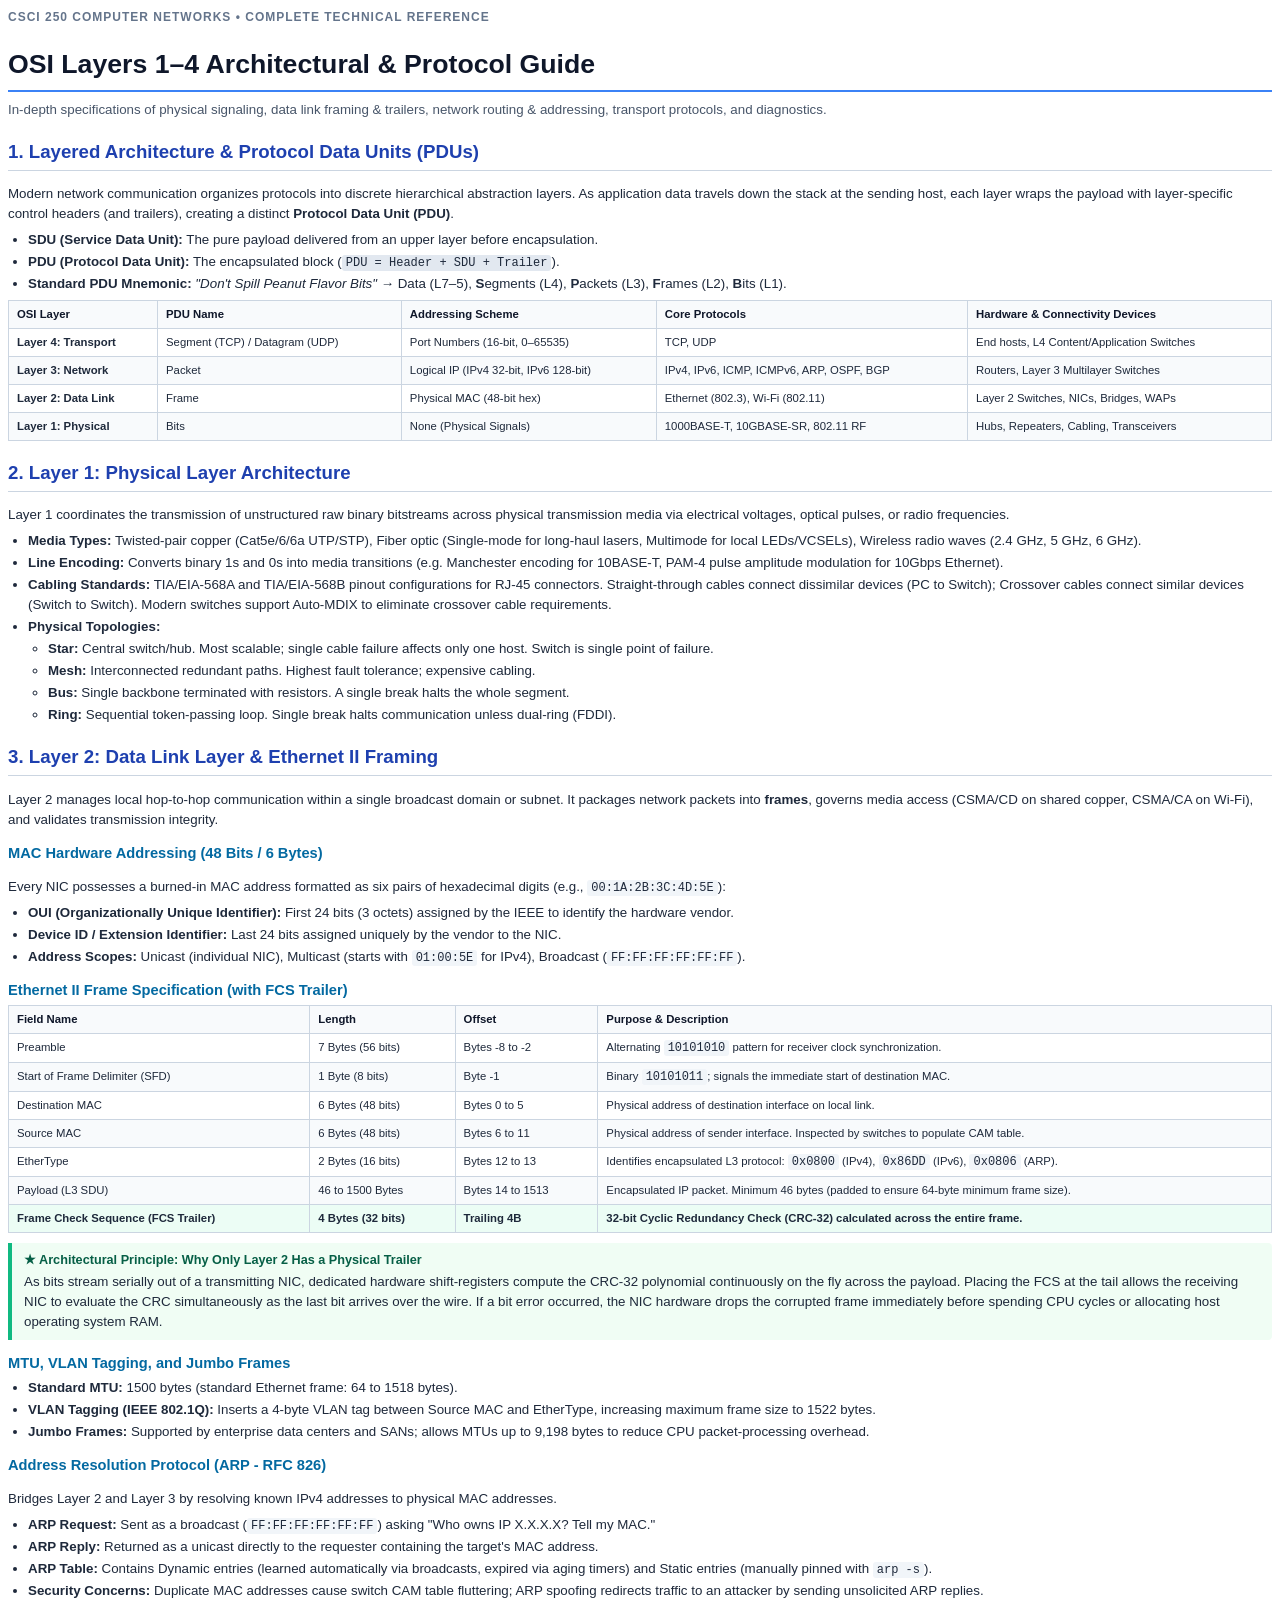
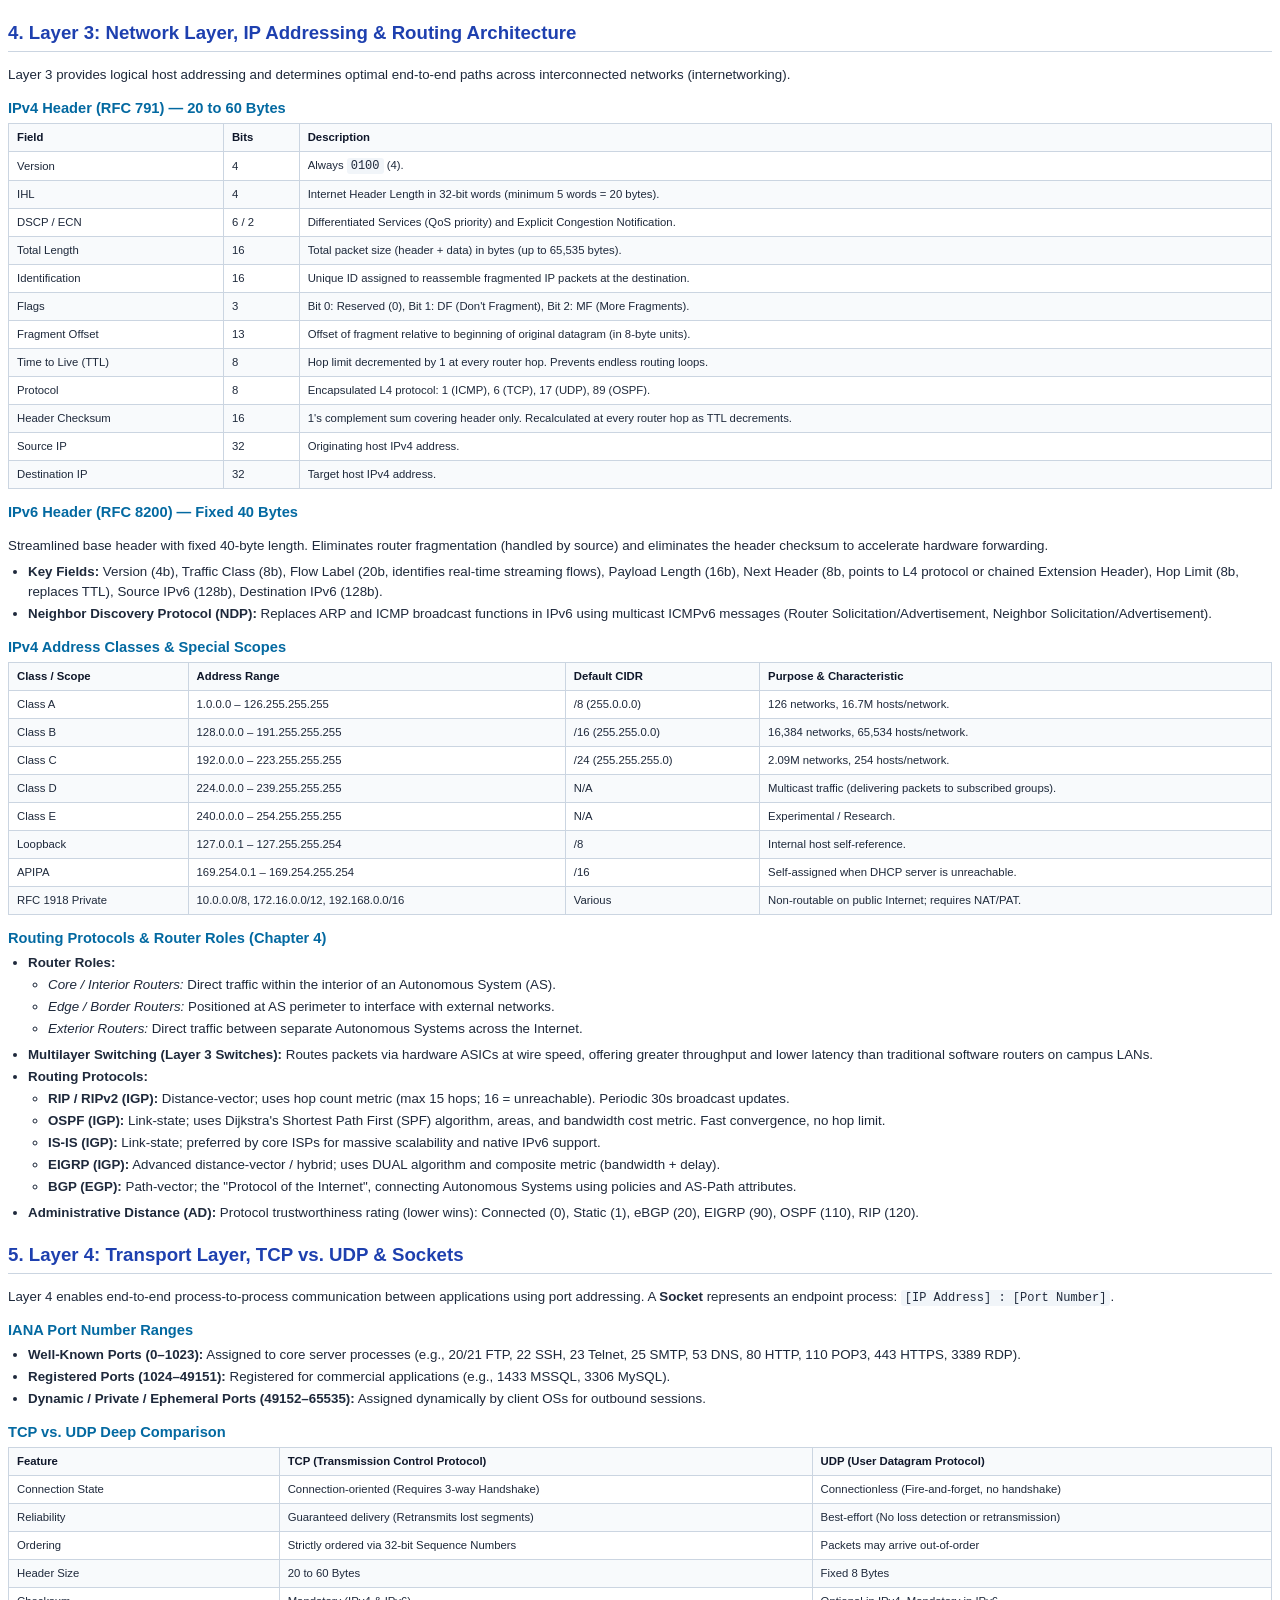
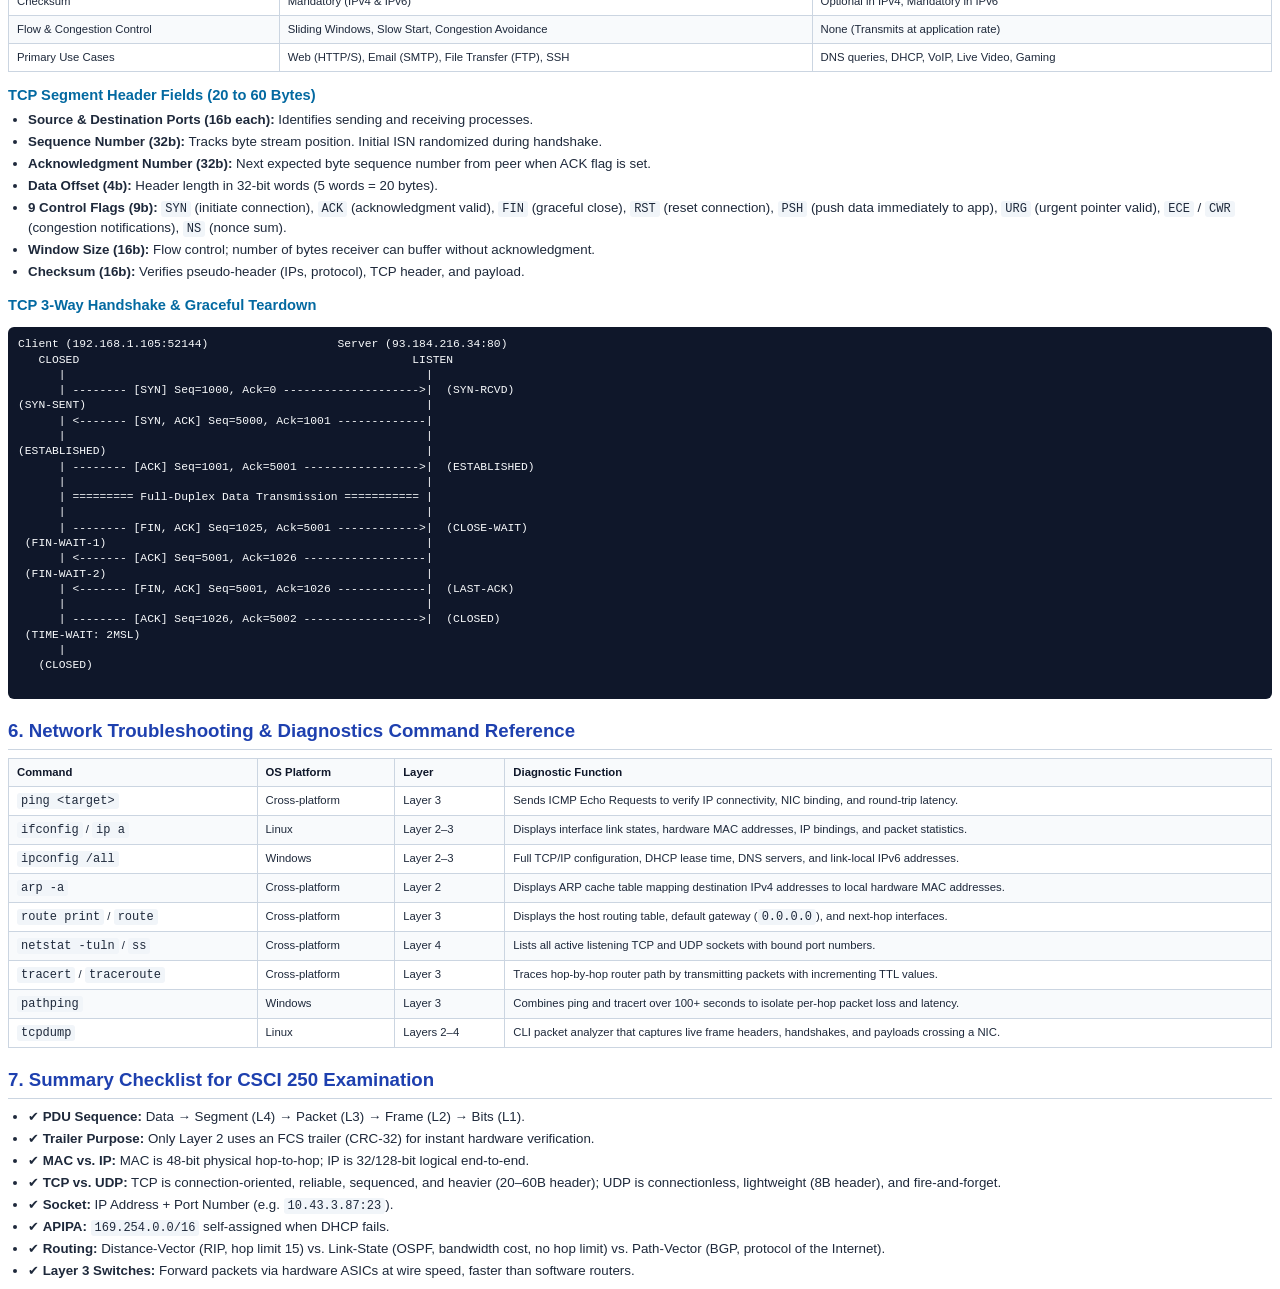
==== guide.html @ 0ed5219e "feat: incorporate Chapter 4 routing protocols, multilayer switching, and generate PDF guide" ====
<!DOCTYPE html>
<html lang="en">
<head>
  <meta charset="UTF-8">
  <title>OSI Layers 1–4 Architectural & Protocol Guide</title>
  <style>
    @page {
      size: letter;
      margin: 0.75in;
    }
    body {
      font-family: -apple-system, BlinkMacSystemFont, "Segoe UI", Roboto, Helvetica, Arial, sans-serif;
      line-height: 1.5;
      color: #1e293b;
      background: #ffffff;
      font-size: 10pt;
    }
    h1, h2, h3, h4 {
      color: #0f172a;
      font-weight: 700;
      page-break-after: avoid;
    }
    h1 { font-size: 20pt; border-bottom: 2px solid #3b82f6; padding-bottom: 6px; margin-bottom: 8px; }
    h2 { font-size: 14pt; border-bottom: 1px solid #cbd5e1; padding-bottom: 4px; margin-top: 18px; margin-bottom: 8px; color: #1e40af; }
    h3 { font-size: 11pt; margin-top: 12px; margin-bottom: 4px; color: #0369a1; }
    h4 { font-size: 10pt; margin-top: 8px; margin-bottom: 2px; }
    p { margin-bottom: 6px; }
    ul, ol { margin-top: 2px; margin-bottom: 6px; padding-left: 20px; }
    li { margin-bottom: 2px; }
    code { font-family: ui-monospace, SFMono-Regular, Menlo, Monaco, Consolas, monospace; background: #f1f5f9; padding: 1px 4px; border-radius: 3px; font-size: 9pt; }
    pre { font-family: ui-monospace, SFMono-Regular, Menlo, Monaco, Consolas, monospace; background: #0f172a; color: #f8fafc; padding: 10px; border-radius: 6px; font-size: 8.5pt; overflow-x: auto; margin-bottom: 8px; line-height: 1.35; }
    table { width: 100%; border-collapse: collapse; margin-bottom: 10px; font-size: 8.5pt; page-break-inside: avoid; }
    th, td { border: 1px solid #cbd5e1; padding: 5px 8px; text-align: left; }
    th { background: #f8fafc; font-weight: 600; color: #0f172a; }
    tr:nth-child(even) { background: #f8fafc; }
    .badge { display: inline-block; padding: 1px 6px; border-radius: 4px; font-size: 8pt; font-weight: 600; font-family: monospace; }
    .badge-l4 { background: #fef3c7; color: #92400e; border: 1px solid #fcd34d; }
    .badge-l3 { background: #e0f2fe; color: #0369a1; border: 1px solid #7dd3fc; }
    .badge-l2 { background: #d1fae5; color: #065f46; border: 1px solid #6ee7b7; }
    .badge-l1 { background: #f3e8ff; color: #6b21a8; border: 1px solid #d8b4fe; }
    .callout { background: #f0fdf4; border-left: 4px solid #10b981; padding: 8px 12px; margin-bottom: 10px; border-radius: 0 4px 4px 0; }
    .callout-title { font-weight: 700; color: #065f46; margin-bottom: 2px; font-size: 9.5pt; }
    .page-break { page-break-before: always; }
  </style>
</head>
<body>

  <!-- Cover / Header -->
  <div>
    <div style="font-size: 9pt; text-transform: uppercase; letter-spacing: 1px; color: #64748b; font-weight: 600;">
      CSCI 250 Computer Networks • Complete Technical Reference
    </div>
    <h1>OSI Layers 1–4 Architectural & Protocol Guide</h1>
    <div style="font-size: 10pt; color: #475569; margin-bottom: 15px;">
      In-depth specifications of physical signaling, data link framing & trailers, network routing & addressing, transport protocols, and diagnostics.
    </div>
  </div>

  <!-- Section 1 -->
  <h2>1. Layered Architecture & Protocol Data Units (PDUs)</h2>
  <p>
    Modern network communication organizes protocols into discrete hierarchical abstraction layers. As application data travels down the stack at the sending host, each layer wraps the payload with layer-specific control headers (and trailers), creating a distinct <strong>Protocol Data Unit (PDU)</strong>.
  </p>
  <ul>
    <li><strong>SDU (Service Data Unit):</strong> The pure payload delivered from an upper layer before encapsulation.</li>
    <li><strong>PDU (Protocol Data Unit):</strong> The encapsulated block (<code style="background:#e2e8f0;">PDU = Header + SDU + Trailer</code>).</li>
    <li><strong>Standard PDU Mnemonic:</strong> <em>"Don't Spill Peanut Flavor Bits"</em> → Data (L7–5), <strong>S</strong>egments (L4), <strong>P</strong>ackets (L3), <strong>F</strong>rames (L2), <strong>B</strong>its (L1).</li>
  </ul>

  <table>
    <thead>
      <tr>
        <th>OSI Layer</th>
        <th>PDU Name</th>
        <th>Addressing Scheme</th>
        <th>Core Protocols</th>
        <th>Hardware & Connectivity Devices</th>
      </tr>
    </thead>
    <tbody>
      <tr>
        <td><strong>Layer 4: Transport</strong></td>
        <td>Segment (TCP) / Datagram (UDP)</td>
        <td>Port Numbers (16-bit, 0–65535)</td>
        <td>TCP, UDP</td>
        <td>End hosts, L4 Content/Application Switches</td>
      </tr>
      <tr>
        <td><strong>Layer 3: Network</strong></td>
        <td>Packet</td>
        <td>Logical IP (IPv4 32-bit, IPv6 128-bit)</td>
        <td>IPv4, IPv6, ICMP, ICMPv6, ARP, OSPF, BGP</td>
        <td>Routers, Layer 3 Multilayer Switches</td>
      </tr>
      <tr>
        <td><strong>Layer 2: Data Link</strong></td>
        <td>Frame</td>
        <td>Physical MAC (48-bit hex)</td>
        <td>Ethernet (802.3), Wi-Fi (802.11)</td>
        <td>Layer 2 Switches, NICs, Bridges, WAPs</td>
      </tr>
      <tr>
        <td><strong>Layer 1: Physical</strong></td>
        <td>Bits</td>
        <td>None (Physical Signals)</td>
        <td>1000BASE-T, 10GBASE-SR, 802.11 RF</td>
        <td>Hubs, Repeaters, Cabling, Transceivers</td>
      </tr>
    </tbody>
  </table>

  <!-- Section 2 -->
  <h2>2. Layer 1: Physical Layer Architecture</h2>
  <p>
    Layer 1 coordinates the transmission of unstructured raw binary bitstreams across physical transmission media via electrical voltages, optical pulses, or radio frequencies.
  </p>
  <ul>
    <li><strong>Media Types:</strong> Twisted-pair copper (Cat5e/6/6a UTP/STP), Fiber optic (Single-mode for long-haul lasers, Multimode for local LEDs/VCSELs), Wireless radio waves (2.4 GHz, 5 GHz, 6 GHz).</li>
    <li><strong>Line Encoding:</strong> Converts binary 1s and 0s into media transitions (e.g. Manchester encoding for 10BASE-T, PAM-4 pulse amplitude modulation for 10Gbps Ethernet).</li>
    <li><strong>Cabling Standards:</strong> TIA/EIA-568A and TIA/EIA-568B pinout configurations for RJ-45 connectors. Straight-through cables connect dissimilar devices (PC to Switch); Crossover cables connect similar devices (Switch to Switch). Modern switches support Auto-MDIX to eliminate crossover cable requirements.</li>
    <li><strong>Physical Topologies:</strong>
      <ul>
        <li><strong>Star:</strong> Central switch/hub. Most scalable; single cable failure affects only one host. Switch is single point of failure.</li>
        <li><strong>Mesh:</strong> Interconnected redundant paths. Highest fault tolerance; expensive cabling.</li>
        <li><strong>Bus:</strong> Single backbone terminated with resistors. A single break halts the whole segment.</li>
        <li><strong>Ring:</strong> Sequential token-passing loop. Single break halts communication unless dual-ring (FDDI).</li>
      </ul>
    </li>
  </ul>

  <!-- Section 3 -->
  <div class="page-break"></div>
  <h2>3. Layer 2: Data Link Layer & Ethernet II Framing</h2>
  <p>
    Layer 2 manages local hop-to-hop communication within a single broadcast domain or subnet. It packages network packets into <strong>frames</strong>, governs media access (CSMA/CD on shared copper, CSMA/CA on Wi-Fi), and validates transmission integrity.
  </p>

  <h3>MAC Hardware Addressing (48 Bits / 6 Bytes)</h3>
  <p>
    Every NIC possesses a burned-in MAC address formatted as six pairs of hexadecimal digits (e.g., <code>00:1A:2B:3C:4D:5E</code>):
  </p>
  <ul>
    <li><strong>OUI (Organizationally Unique Identifier):</strong> First 24 bits (3 octets) assigned by the IEEE to identify the hardware vendor.</li>
    <li><strong>Device ID / Extension Identifier:</strong> Last 24 bits assigned uniquely by the vendor to the NIC.</li>
    <li><strong>Address Scopes:</strong> Unicast (individual NIC), Multicast (starts with <code>01:00:5E</code> for IPv4), Broadcast (<code>FF:FF:FF:FF:FF:FF</code>).</li>
  </ul>

  <h3>Ethernet II Frame Specification (with FCS Trailer)</h3>
  <table>
    <thead>
      <tr>
        <th>Field Name</th>
        <th>Length</th>
        <th>Offset</th>
        <th>Purpose & Description</th>
      </tr>
    </thead>
    <tbody>
      <tr>
        <td>Preamble</td>
        <td>7 Bytes (56 bits)</td>
        <td>Bytes -8 to -2</td>
        <td>Alternating <code>10101010</code> pattern for receiver clock synchronization.</td>
      </tr>
      <tr>
        <td>Start of Frame Delimiter (SFD)</td>
        <td>1 Byte (8 bits)</td>
        <td>Byte -1</td>
        <td>Binary <code>10101011</code>; signals the immediate start of destination MAC.</td>
      </tr>
      <tr>
        <td>Destination MAC</td>
        <td>6 Bytes (48 bits)</td>
        <td>Bytes 0 to 5</td>
        <td>Physical address of destination interface on local link.</td>
      </tr>
      <tr>
        <td>Source MAC</td>
        <td>6 Bytes (48 bits)</td>
        <td>Bytes 6 to 11</td>
        <td>Physical address of sender interface. Inspected by switches to populate CAM table.</td>
      </tr>
      <tr>
        <td>EtherType</td>
        <td>2 Bytes (16 bits)</td>
        <td>Bytes 12 to 13</td>
        <td>Identifies encapsulated L3 protocol: <code>0x0800</code> (IPv4), <code>0x86DD</code> (IPv6), <code>0x0806</code> (ARP).</td>
      </tr>
      <tr>
        <td>Payload (L3 SDU)</td>
        <td>46 to 1500 Bytes</td>
        <td>Bytes 14 to 1513</td>
        <td>Encapsulated IP packet. Minimum 46 bytes (padded to ensure 64-byte minimum frame size).</td>
      </tr>
      <tr style="background:#ecfdf5;">
        <td><strong>Frame Check Sequence (FCS Trailer)</strong></td>
        <td><strong>4 Bytes (32 bits)</strong></td>
        <td><strong>Trailing 4B</strong></td>
        <td><strong>32-bit Cyclic Redundancy Check (CRC-32) calculated across the entire frame.</strong></td>
      </tr>
    </tbody>
  </table>

  <div class="callout">
    <div class="callout-title">★ Architectural Principle: Why Only Layer 2 Has a Physical Trailer</div>
    As bits stream serially out of a transmitting NIC, dedicated hardware shift-registers compute the CRC-32 polynomial continuously on the fly across the payload. Placing the FCS at the tail allows the receiving NIC to evaluate the CRC simultaneously as the last bit arrives over the wire. If a bit error occurred, the NIC hardware drops the corrupted frame immediately before spending CPU cycles or allocating host operating system RAM.
  </div>

  <h3>MTU, VLAN Tagging, and Jumbo Frames</h3>
  <ul>
    <li><strong>Standard MTU:</strong> 1500 bytes (standard Ethernet frame: 64 to 1518 bytes).</li>
    <li><strong>VLAN Tagging (IEEE 802.1Q):</strong> Inserts a 4-byte VLAN tag between Source MAC and EtherType, increasing maximum frame size to 1522 bytes.</li>
    <li><strong>Jumbo Frames:</strong> Supported by enterprise data centers and SANs; allows MTUs up to 9,198 bytes to reduce CPU packet-processing overhead.</li>
  </ul>

  <h3>Address Resolution Protocol (ARP - RFC 826)</h3>
  <p>
    Bridges Layer 2 and Layer 3 by resolving known IPv4 addresses to physical MAC addresses.
  </p>
  <ul>
    <li><strong>ARP Request:</strong> Sent as a broadcast (<code>FF:FF:FF:FF:FF:FF</code>) asking "Who owns IP X.X.X.X? Tell my MAC."</li>
    <li><strong>ARP Reply:</strong> Returned as a unicast directly to the requester containing the target's MAC address.</li>
    <li><strong>ARP Table:</strong> Contains Dynamic entries (learned automatically via broadcasts, expired via aging timers) and Static entries (manually pinned with <code>arp -s</code>).</li>
    <li><strong>Security Concerns:</strong> Duplicate MAC addresses cause switch CAM table fluttering; ARP spoofing redirects traffic to an attacker by sending unsolicited ARP replies.</li>
  </ul>

  <!-- Section 4 -->
  <div class="page-break"></div>
  <h2>4. Layer 3: Network Layer, IP Addressing & Routing Architecture</h2>
  <p>
    Layer 3 provides logical host addressing and determines optimal end-to-end paths across interconnected networks (internetworking).
  </p>

  <h3>IPv4 Header (RFC 791) — 20 to 60 Bytes</h3>
  <table>
    <thead>
      <tr>
        <th>Field</th>
        <th>Bits</th>
        <th>Description</th>
      </tr>
    </thead>
    <tbody>
      <tr>
        <td>Version</td>
        <td>4</td>
        <td>Always <code>0100</code> (4).</td>
      </tr>
      <tr>
        <td>IHL</td>
        <td>4</td>
        <td>Internet Header Length in 32-bit words (minimum 5 words = 20 bytes).</td>
      </tr>
      <tr>
        <td>DSCP / ECN</td>
        <td>6 / 2</td>
        <td>Differentiated Services (QoS priority) and Explicit Congestion Notification.</td>
      </tr>
      <tr>
        <td>Total Length</td>
        <td>16</td>
        <td>Total packet size (header + data) in bytes (up to 65,535 bytes).</td>
      </tr>
      <tr>
        <td>Identification</td>
        <td>16</td>
        <td>Unique ID assigned to reassemble fragmented IP packets at the destination.</td>
      </tr>
      <tr>
        <td>Flags</td>
        <td>3</td>
        <td>Bit 0: Reserved (0), Bit 1: DF (Don't Fragment), Bit 2: MF (More Fragments).</td>
      </tr>
      <tr>
        <td>Fragment Offset</td>
        <td>13</td>
        <td>Offset of fragment relative to beginning of original datagram (in 8-byte units).</td>
      </tr>
      <tr>
        <td>Time to Live (TTL)</td>
        <td>8</td>
        <td>Hop limit decremented by 1 at every router hop. Prevents endless routing loops.</td>
      </tr>
      <tr>
        <td>Protocol</td>
        <td>8</td>
        <td>Encapsulated L4 protocol: 1 (ICMP), 6 (TCP), 17 (UDP), 89 (OSPF).</td>
      </tr>
      <tr>
        <td>Header Checksum</td>
        <td>16</td>
        <td>1's complement sum covering header only. Recalculated at every router hop as TTL decrements.</td>
      </tr>
      <tr>
        <td>Source IP</td>
        <td>32</td>
        <td>Originating host IPv4 address.</td>
      </tr>
      <tr>
        <td>Destination IP</td>
        <td>32</td>
        <td>Target host IPv4 address.</td>
      </tr>
    </tbody>
  </table>

  <h3>IPv6 Header (RFC 8200) — Fixed 40 Bytes</h3>
  <p>
    Streamlined base header with fixed 40-byte length. Eliminates router fragmentation (handled by source) and eliminates the header checksum to accelerate hardware forwarding.
  </p>
  <ul>
    <li><strong>Key Fields:</strong> Version (4b), Traffic Class (8b), Flow Label (20b, identifies real-time streaming flows), Payload Length (16b), Next Header (8b, points to L4 protocol or chained Extension Header), Hop Limit (8b, replaces TTL), Source IPv6 (128b), Destination IPv6 (128b).</li>
    <li><strong>Neighbor Discovery Protocol (NDP):</strong> Replaces ARP and ICMP broadcast functions in IPv6 using multicast ICMPv6 messages (Router Solicitation/Advertisement, Neighbor Solicitation/Advertisement).</li>
  </ul>

  <h3>IPv4 Address Classes & Special Scopes</h3>
  <table>
    <thead>
      <tr>
        <th>Class / Scope</th>
        <th>Address Range</th>
        <th>Default CIDR</th>
        <th>Purpose & Characteristic</th>
      </tr>
    </thead>
    <tbody>
      <tr>
        <td>Class A</td>
        <td>1.0.0.0 – 126.255.255.255</td>
        <td>/8 (255.0.0.0)</td>
        <td>126 networks, 16.7M hosts/network.</td>
      </tr>
      <tr>
        <td>Class B</td>
        <td>128.0.0.0 – 191.255.255.255</td>
        <td>/16 (255.255.0.0)</td>
        <td>16,384 networks, 65,534 hosts/network.</td>
      </tr>
      <tr>
        <td>Class C</td>
        <td>192.0.0.0 – 223.255.255.255</td>
        <td>/24 (255.255.255.0)</td>
        <td>2.09M networks, 254 hosts/network.</td>
      </tr>
      <tr>
        <td>Class D</td>
        <td>224.0.0.0 – 239.255.255.255</td>
        <td>N/A</td>
        <td>Multicast traffic (delivering packets to subscribed groups).</td>
      </tr>
      <tr>
        <td>Class E</td>
        <td>240.0.0.0 – 254.255.255.255</td>
        <td>N/A</td>
        <td>Experimental / Research.</td>
      </tr>
      <tr>
        <td>Loopback</td>
        <td>127.0.0.1 – 127.255.255.254</td>
        <td>/8</td>
        <td>Internal host self-reference.</td>
      </tr>
      <tr>
        <td>APIPA</td>
        <td>169.254.0.1 – 169.254.255.254</td>
        <td>/16</td>
        <td>Self-assigned when DHCP server is unreachable.</td>
      </tr>
      <tr>
        <td>RFC 1918 Private</td>
        <td>10.0.0.0/8, 172.16.0.0/12, 192.168.0.0/16</td>
        <td>Various</td>
        <td>Non-routable on public Internet; requires NAT/PAT.</td>
      </tr>
    </tbody>
  </table>

  <h3>Routing Protocols & Router Roles (Chapter 4)</h3>
  <ul>
    <li><strong>Router Roles:</strong>
      <ul>
        <li><em>Core / Interior Routers:</em> Direct traffic within the interior of an Autonomous System (AS).</li>
        <li><em>Edge / Border Routers:</em> Positioned at AS perimeter to interface with external networks.</li>
        <li><em>Exterior Routers:</em> Direct traffic between separate Autonomous Systems across the Internet.</li>
      </ul>
    </li>
    <li><strong>Multilayer Switching (Layer 3 Switches):</strong> Routes packets via hardware ASICs at wire speed, offering greater throughput and lower latency than traditional software routers on campus LANs.</li>
    <li><strong>Routing Protocols:</strong>
      <ul>
        <li><strong>RIP / RIPv2 (IGP):</strong> Distance-vector; uses hop count metric (max 15 hops; 16 = unreachable). Periodic 30s broadcast updates.</li>
        <li><strong>OSPF (IGP):</strong> Link-state; uses Dijkstra's Shortest Path First (SPF) algorithm, areas, and bandwidth cost metric. Fast convergence, no hop limit.</li>
        <li><strong>IS-IS (IGP):</strong> Link-state; preferred by core ISPs for massive scalability and native IPv6 support.</li>
        <li><strong>EIGRP (IGP):</strong> Advanced distance-vector / hybrid; uses DUAL algorithm and composite metric (bandwidth + delay).</li>
        <li><strong>BGP (EGP):</strong> Path-vector; the "Protocol of the Internet", connecting Autonomous Systems using policies and AS-Path attributes.</li>
      </ul>
    </li>
    <li><strong>Administrative Distance (AD):</strong> Protocol trustworthiness rating (lower wins): Connected (0), Static (1), eBGP (20), EIGRP (90), OSPF (110), RIP (120).</li>
  </ul>

  <!-- Section 5 -->
  <div class="page-break"></div>
  <h2>5. Layer 4: Transport Layer, TCP vs. UDP & Sockets</h2>
  <p>
    Layer 4 enables end-to-end process-to-process communication between applications using port addressing. A <strong>Socket</strong> represents an endpoint process: <code>[IP Address] : [Port Number]</code>.
  </p>

  <h3>IANA Port Number Ranges</h3>
  <ul>
    <li><strong>Well-Known Ports (0–1023):</strong> Assigned to core server processes (e.g., 20/21 FTP, 22 SSH, 23 Telnet, 25 SMTP, 53 DNS, 80 HTTP, 110 POP3, 443 HTTPS, 3389 RDP).</li>
    <li><strong>Registered Ports (1024–49151):</strong> Registered for commercial applications (e.g., 1433 MSSQL, 3306 MySQL).</li>
    <li><strong>Dynamic / Private / Ephemeral Ports (49152–65535):</strong> Assigned dynamically by client OSs for outbound sessions.</li>
  </ul>

  <h3>TCP vs. UDP Deep Comparison</h3>
  <table>
    <thead>
      <tr>
        <th>Feature</th>
        <th>TCP (Transmission Control Protocol)</th>
        <th>UDP (User Datagram Protocol)</th>
      </tr>
    </thead>
    <tbody>
      <tr>
        <td>Connection State</td>
        <td>Connection-oriented (Requires 3-way Handshake)</td>
        <td>Connectionless (Fire-and-forget, no handshake)</td>
      </tr>
      <tr>
        <td>Reliability</td>
        <td>Guaranteed delivery (Retransmits lost segments)</td>
        <td>Best-effort (No loss detection or retransmission)</td>
      </tr>
      <tr>
        <td>Ordering</td>
        <td>Strictly ordered via 32-bit Sequence Numbers</td>
        <td>Packets may arrive out-of-order</td>
      </tr>
      <tr>
        <td>Header Size</td>
        <td>20 to 60 Bytes</td>
        <td>Fixed 8 Bytes</td>
      </tr>
      <tr>
        <td>Checksum</td>
        <td>Mandatory (IPv4 & IPv6)</td>
        <td>Optional in IPv4, Mandatory in IPv6</td>
      </tr>
      <tr>
        <td>Flow & Congestion Control</td>
        <td>Sliding Windows, Slow Start, Congestion Avoidance</td>
        <td>None (Transmits at application rate)</td>
      </tr>
      <tr>
        <td>Primary Use Cases</td>
        <td>Web (HTTP/S), Email (SMTP), File Transfer (FTP), SSH</td>
        <td>DNS queries, DHCP, VoIP, Live Video, Gaming</td>
      </tr>
    </tbody>
  </table>

  <h3>TCP Segment Header Fields (20 to 60 Bytes)</h3>
  <ul>
    <li><strong>Source & Destination Ports (16b each):</strong> Identifies sending and receiving processes.</li>
    <li><strong>Sequence Number (32b):</strong> Tracks byte stream position. Initial ISN randomized during handshake.</li>
    <li><strong>Acknowledgment Number (32b):</strong> Next expected byte sequence number from peer when ACK flag is set.</li>
    <li><strong>Data Offset (4b):</strong> Header length in 32-bit words (5 words = 20 bytes).</li>
    <li><strong>9 Control Flags (9b):</strong>
      <code>SYN</code> (initiate connection), <code>ACK</code> (acknowledgment valid), <code>FIN</code> (graceful close), <code>RST</code> (reset connection), <code>PSH</code> (push data immediately to app), <code>URG</code> (urgent pointer valid), <code>ECE</code> / <code>CWR</code> (congestion notifications), <code>NS</code> (nonce sum).</li>
    <li><strong>Window Size (16b):</strong> Flow control; number of bytes receiver can buffer without acknowledgment.</li>
    <li><strong>Checksum (16b):</strong> Verifies pseudo-header (IPs, protocol), TCP header, and payload.</li>
  </ul>

  <h3>TCP 3-Way Handshake & Graceful Teardown</h3>
  <pre>
Client (192.168.1.105:52144)                   Server (93.184.216.34:80)
   CLOSED                                                 LISTEN
      |                                                     |
      | -------- [SYN] Seq=1000, Ack=0 -------------------->|  (SYN-RCVD)
(SYN-SENT)                                                  |
      | <------- [SYN, ACK] Seq=5000, Ack=1001 -------------|
      |                                                     |
(ESTABLISHED)                                               |
      | -------- [ACK] Seq=1001, Ack=5001 ----------------->|  (ESTABLISHED)
      |                                                     |
      | ========= Full-Duplex Data Transmission =========== |
      |                                                     |
      | -------- [FIN, ACK] Seq=1025, Ack=5001 ------------>|  (CLOSE-WAIT)
 (FIN-WAIT-1)                                               |
      | <------- [ACK] Seq=5001, Ack=1026 ------------------|
 (FIN-WAIT-2)                                               |
      | <------- [FIN, ACK] Seq=5001, Ack=1026 -------------|  (LAST-ACK)
      |                                                     |
      | -------- [ACK] Seq=1026, Ack=5002 ----------------->|  (CLOSED)
 (TIME-WAIT: 2MSL)
      |
   (CLOSED)
  </pre>

  <!-- Section 6 -->
  <div class="page-break"></div>
  <h2>6. Network Troubleshooting & Diagnostics Command Reference</h2>
  <table>
    <thead>
      <tr>
        <th>Command</th>
        <th>OS Platform</th>
        <th>Layer</th>
        <th>Diagnostic Function</th>
      </tr>
    </thead>
    <tbody>
      <tr>
        <td><code>ping &lt;target&gt;</code></td>
        <td>Cross-platform</td>
        <td>Layer 3</td>
        <td>Sends ICMP Echo Requests to verify IP connectivity, NIC binding, and round-trip latency.</td>
      </tr>
      <tr>
        <td><code>ifconfig</code> / <code>ip a</code></td>
        <td>Linux</td>
        <td>Layer 2–3</td>
        <td>Displays interface link states, hardware MAC addresses, IP bindings, and packet statistics.</td>
      </tr>
      <tr>
        <td><code>ipconfig /all</code></td>
        <td>Windows</td>
        <td>Layer 2–3</td>
        <td>Full TCP/IP configuration, DHCP lease time, DNS servers, and link-local IPv6 addresses.</td>
      </tr>
      <tr>
        <td><code>arp -a</code></td>
        <td>Cross-platform</td>
        <td>Layer 2</td>
        <td>Displays ARP cache table mapping destination IPv4 addresses to local hardware MAC addresses.</td>
      </tr>
      <tr>
        <td><code>route print</code> / <code>route</code></td>
        <td>Cross-platform</td>
        <td>Layer 3</td>
        <td>Displays the host routing table, default gateway (<code>0.0.0.0</code>), and next-hop interfaces.</td>
      </tr>
      <tr>
        <td><code>netstat -tuln</code> / <code>ss</code></td>
        <td>Cross-platform</td>
        <td>Layer 4</td>
        <td>Lists all active listening TCP and UDP sockets with bound port numbers.</td>
      </tr>
      <tr>
        <td><code>tracert</code> / <code>traceroute</code></td>
        <td>Cross-platform</td>
        <td>Layer 3</td>
        <td>Traces hop-by-hop router path by transmitting packets with incrementing TTL values.</td>
      </tr>
      <tr>
        <td><code>pathping</code></td>
        <td>Windows</td>
        <td>Layer 3</td>
        <td>Combines ping and tracert over 100+ seconds to isolate per-hop packet loss and latency.</td>
      </tr>
      <tr>
        <td><code>tcpdump</code></td>
        <td>Linux</td>
        <td>Layers 2–4</td>
        <td>CLI packet analyzer that captures live frame headers, handshakes, and payloads crossing a NIC.</td>
      </tr>
    </tbody>
  </table>

  <h2>7. Summary Checklist for CSCI 250 Examination</h2>
  <ul>
    <li>✔ <strong>PDU Sequence:</strong> Data → Segment (L4) → Packet (L3) → Frame (L2) → Bits (L1).</li>
    <li>✔ <strong>Trailer Purpose:</strong> Only Layer 2 uses an FCS trailer (CRC-32) for instant hardware verification.</li>
    <li>✔ <strong>MAC vs. IP:</strong> MAC is 48-bit physical hop-to-hop; IP is 32/128-bit logical end-to-end.</li>
    <li>✔ <strong>TCP vs. UDP:</strong> TCP is connection-oriented, reliable, sequenced, and heavier (20–60B header); UDP is connectionless, lightweight (8B header), and fire-and-forget.</li>
    <li>✔ <strong>Socket:</strong> IP Address + Port Number (e.g. <code>10.43.3.87:23</code>).</li>
    <li>✔ <strong>APIPA:</strong> <code>169.254.0.0/16</code> self-assigned when DHCP fails.</li>
    <li>✔ <strong>Routing:</strong> Distance-Vector (RIP, hop limit 15) vs. Link-State (OSPF, bandwidth cost, no hop limit) vs. Path-Vector (BGP, protocol of the Internet).</li>
    <li>✔ <strong>Layer 3 Switches:</strong> Forward packets via hardware ASICs at wire speed, faster than software routers.</li>
  </ul>

</body>
</html>
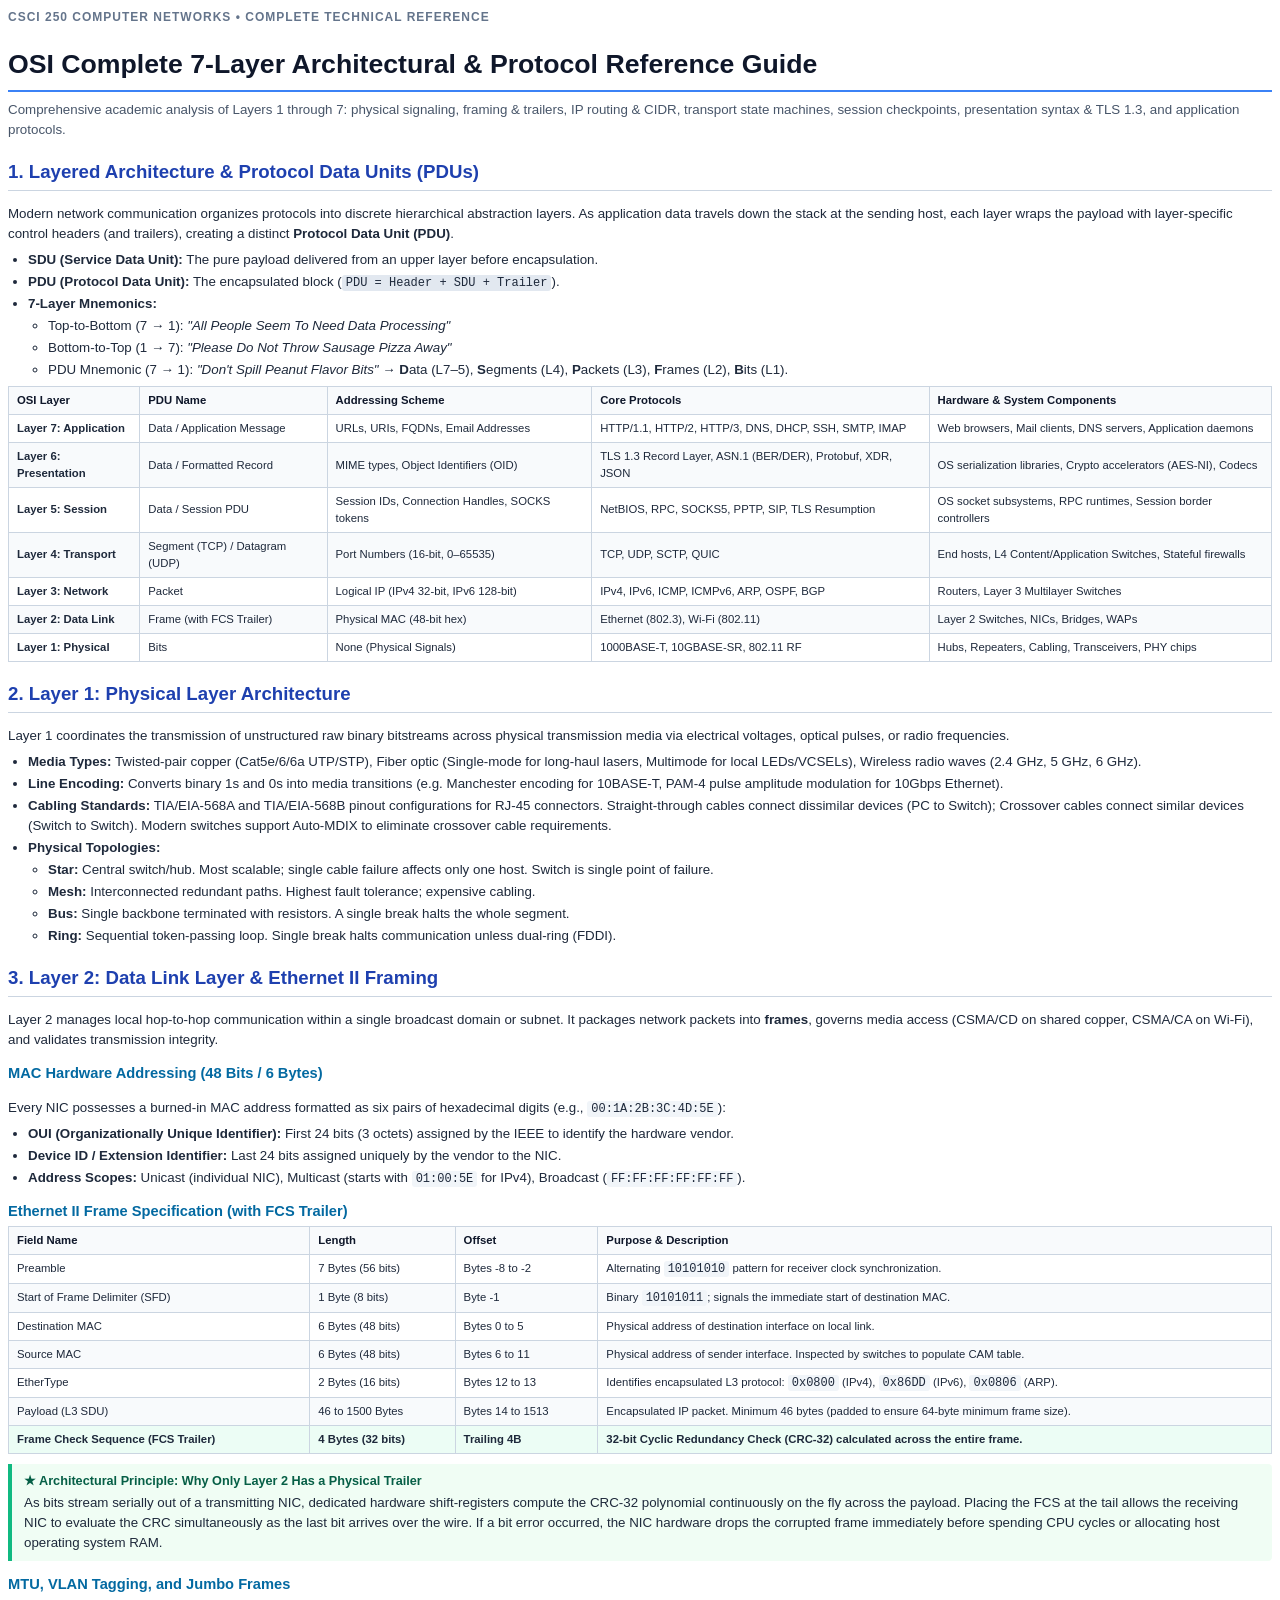
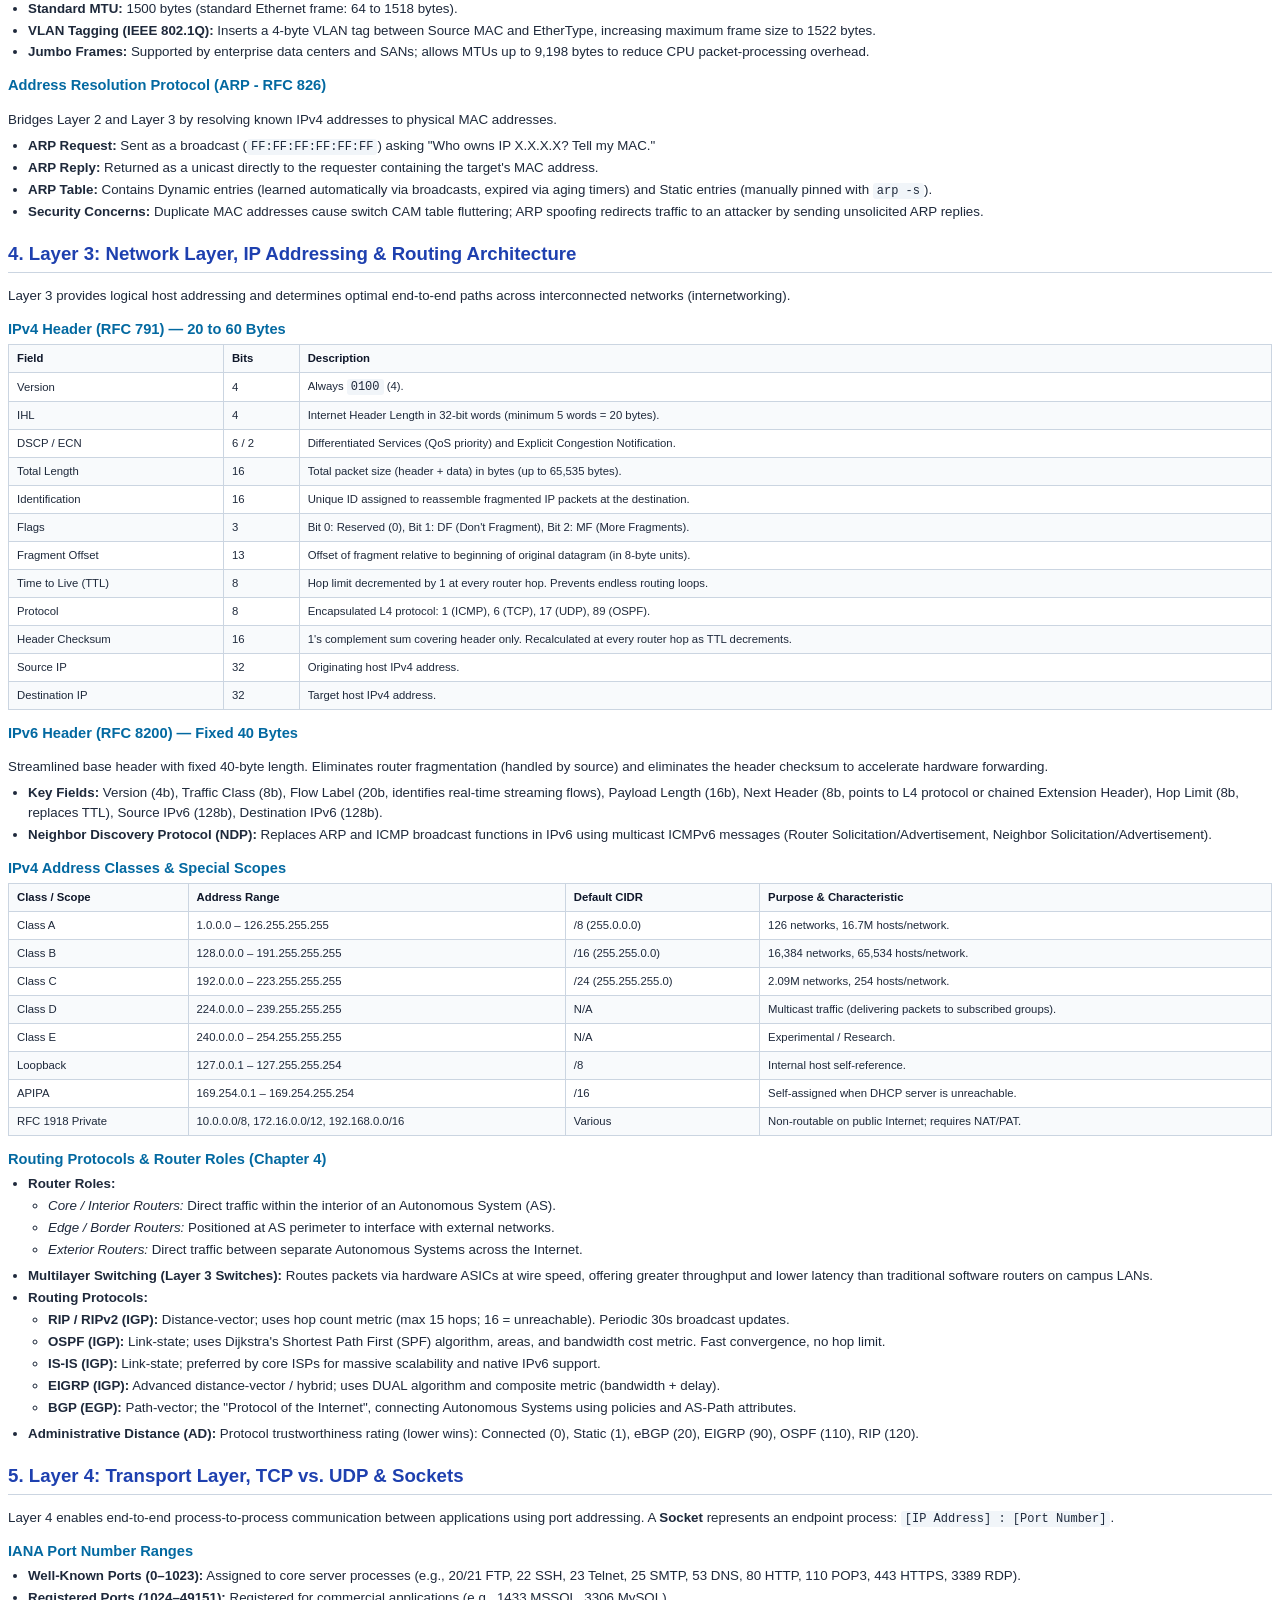
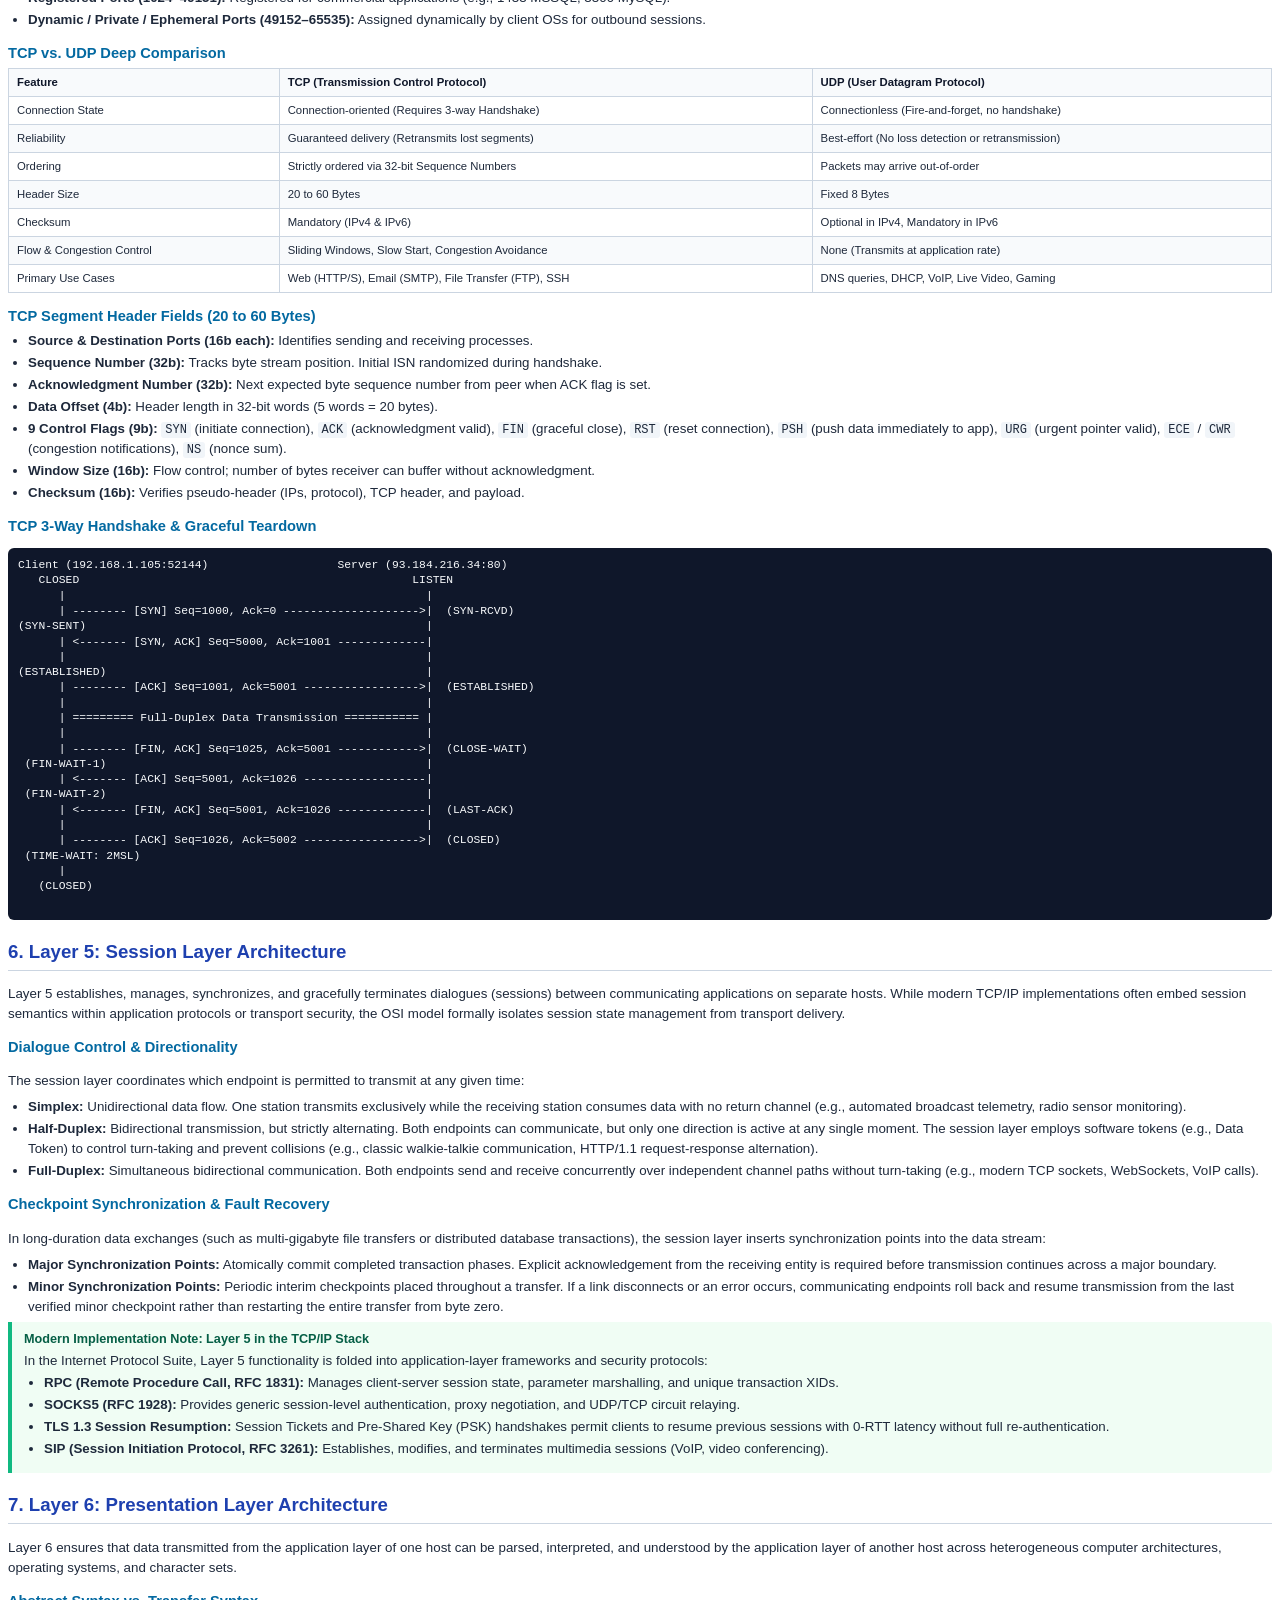
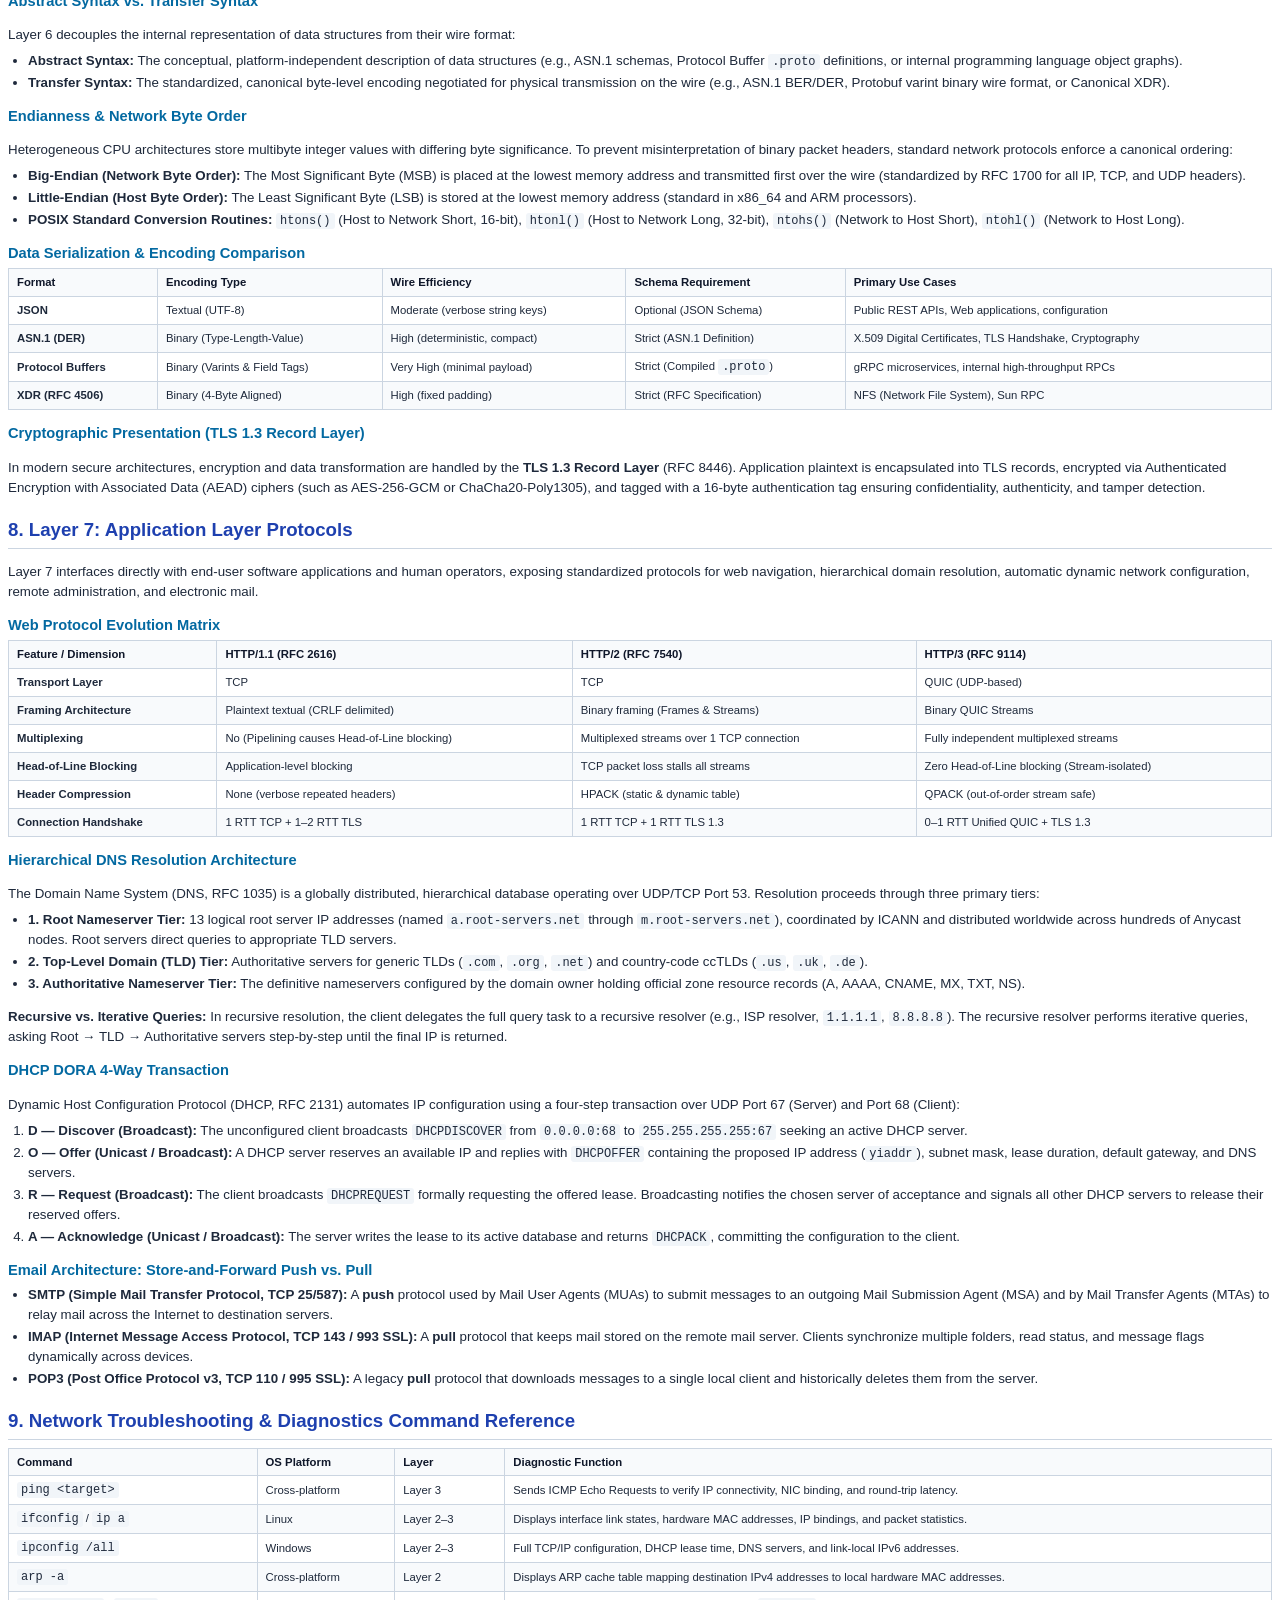
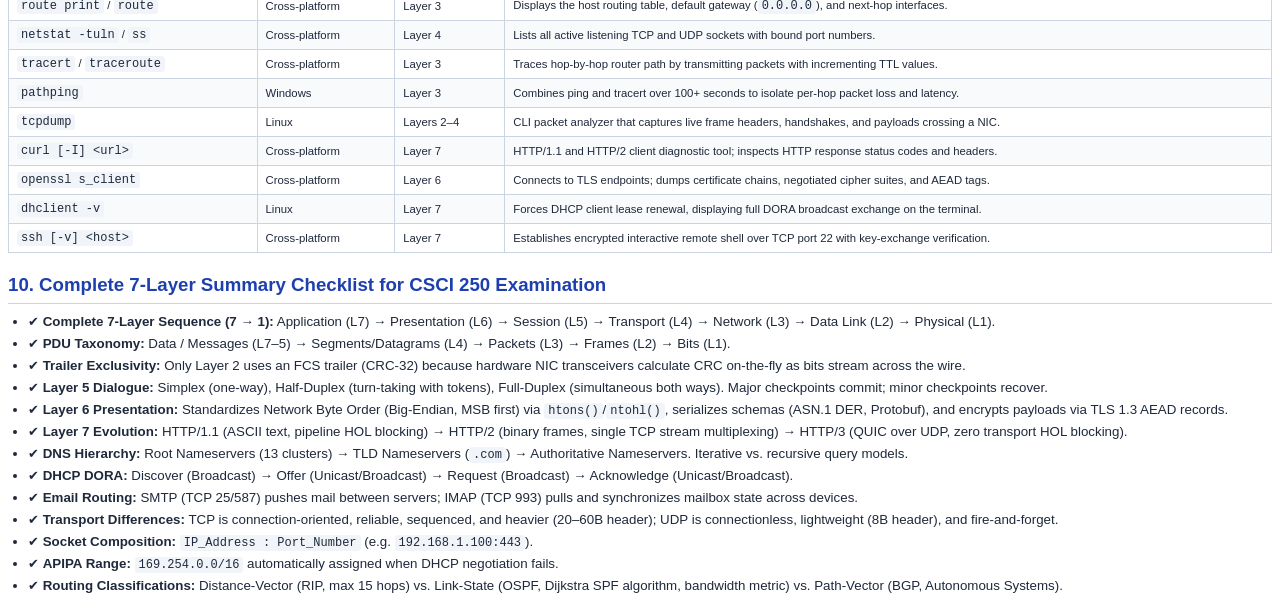
==== commit 791e3f0d: "feat: expand architecture suite to complete 7-layer OSI model" ====
--- a/guide.html
+++ b/guide.html
@@ -34,6 +34,9 @@
     th { background: #f8fafc; font-weight: 600; color: #0f172a; }
     tr:nth-child(even) { background: #f8fafc; }
     .badge { display: inline-block; padding: 1px 6px; border-radius: 4px; font-size: 8pt; font-weight: 600; font-family: monospace; }
+    .badge-l7 { background: #e0e7ff; color: #3730a3; border: 1px solid #c7d2fe; }
+    .badge-l6 { background: #ccfbf1; color: #115e59; border: 1px solid #99f6e4; }
+    .badge-l5 { background: #ffe4e6; color: #9f1239; border: 1px solid #fecdd3; }
     .badge-l4 { background: #fef3c7; color: #92400e; border: 1px solid #fcd34d; }
     .badge-l3 { background: #e0f2fe; color: #0369a1; border: 1px solid #7dd3fc; }
     .badge-l2 { background: #d1fae5; color: #065f46; border: 1px solid #6ee7b7; }
@@ -50,9 +53,9 @@
     <div style="font-size: 9pt; text-transform: uppercase; letter-spacing: 1px; color: #64748b; font-weight: 600;">
       CSCI 250 Computer Networks • Complete Technical Reference
     </div>
-    <h1>OSI Layers 1–4 Architectural & Protocol Guide</h1>
+    <h1>OSI Complete 7-Layer Architectural & Protocol Reference Guide</h1>
     <div style="font-size: 10pt; color: #475569; margin-bottom: 15px;">
-      In-depth specifications of physical signaling, data link framing & trailers, network routing & addressing, transport protocols, and diagnostics.
+      Comprehensive academic analysis of Layers 1 through 7: physical signaling, framing & trailers, IP routing & CIDR, transport state machines, session checkpoints, presentation syntax & TLS 1.3, and application protocols.
     </div>
   </div>
 
@@ -64,7 +67,13 @@
   <ul>
     <li><strong>SDU (Service Data Unit):</strong> The pure payload delivered from an upper layer before encapsulation.</li>
     <li><strong>PDU (Protocol Data Unit):</strong> The encapsulated block (<code style="background:#e2e8f0;">PDU = Header + SDU + Trailer</code>).</li>
-    <li><strong>Standard PDU Mnemonic:</strong> <em>"Don't Spill Peanut Flavor Bits"</em> → Data (L7–5), <strong>S</strong>egments (L4), <strong>P</strong>ackets (L3), <strong>F</strong>rames (L2), <strong>B</strong>its (L1).</li>
+    <li><strong>7-Layer Mnemonics:</strong>
+      <ul>
+        <li>Top-to-Bottom (7 → 1): <em>"All People Seem To Need Data Processing"</em></li>
+        <li>Bottom-to-Top (1 → 7): <em>"Please Do Not Throw Sausage Pizza Away"</em></li>
+        <li>PDU Mnemonic (7 → 1): <em>"Don't Spill Peanut Flavor Bits"</em> → <strong>D</strong>ata (L7–5), <strong>S</strong>egments (L4), <strong>P</strong>ackets (L3), <strong>F</strong>rames (L2), <strong>B</strong>its (L1).</li>
+      </ul>
+    </li>
   </ul>
 
   <table>
@@ -74,16 +83,37 @@
         <th>PDU Name</th>
         <th>Addressing Scheme</th>
         <th>Core Protocols</th>
-        <th>Hardware & Connectivity Devices</th>
+        <th>Hardware & System Components</th>
       </tr>
     </thead>
     <tbody>
+      <tr>
+        <td><strong>Layer 7: Application</strong></td>
+        <td>Data / Application Message</td>
+        <td>URLs, URIs, FQDNs, Email Addresses</td>
+        <td>HTTP/1.1, HTTP/2, HTTP/3, DNS, DHCP, SSH, SMTP, IMAP</td>
+        <td>Web browsers, Mail clients, DNS servers, Application daemons</td>
+      </tr>
+      <tr>
+        <td><strong>Layer 6: Presentation</strong></td>
+        <td>Data / Formatted Record</td>
+        <td>MIME types, Object Identifiers (OID)</td>
+        <td>TLS 1.3 Record Layer, ASN.1 (BER/DER), Protobuf, XDR, JSON</td>
+        <td>OS serialization libraries, Crypto accelerators (AES-NI), Codecs</td>
+      </tr>
+      <tr>
+        <td><strong>Layer 5: Session</strong></td>
+        <td>Data / Session PDU</td>
+        <td>Session IDs, Connection Handles, SOCKS tokens</td>
+        <td>NetBIOS, RPC, SOCKS5, PPTP, SIP, TLS Resumption</td>
+        <td>OS socket subsystems, RPC runtimes, Session border controllers</td>
+      </tr>
       <tr>
         <td><strong>Layer 4: Transport</strong></td>
         <td>Segment (TCP) / Datagram (UDP)</td>
         <td>Port Numbers (16-bit, 0–65535)</td>
-        <td>TCP, UDP</td>
-        <td>End hosts, L4 Content/Application Switches</td>
+        <td>TCP, UDP, SCTP, QUIC</td>
+        <td>End hosts, L4 Content/Application Switches, Stateful firewalls</td>
       </tr>
       <tr>
         <td><strong>Layer 3: Network</strong></td>
@@ -94,7 +124,7 @@
       </tr>
       <tr>
         <td><strong>Layer 2: Data Link</strong></td>
-        <td>Frame</td>
+        <td>Frame (with FCS Trailer)</td>
         <td>Physical MAC (48-bit hex)</td>
         <td>Ethernet (802.3), Wi-Fi (802.11)</td>
         <td>Layer 2 Switches, NICs, Bridges, WAPs</td>
@@ -104,7 +134,7 @@
         <td>Bits</td>
         <td>None (Physical Signals)</td>
         <td>1000BASE-T, 10GBASE-SR, 802.11 RF</td>
-        <td>Hubs, Repeaters, Cabling, Transceivers</td>
+        <td>Hubs, Repeaters, Cabling, Transceivers, PHY chips</td>
       </tr>
     </tbody>
   </table>
@@ -497,9 +527,209 @@
    (CLOSED)
   </pre>
 
-  <!-- Section 6 -->
+  <!-- Section 6: Session Layer -->
   <div class="page-break"></div>
-  <h2>6. Network Troubleshooting & Diagnostics Command Reference</h2>
+  <h2>6. Layer 5: Session Layer Architecture</h2>
+  <p>
+    Layer 5 establishes, manages, synchronizes, and gracefully terminates dialogues (sessions) between communicating applications on separate hosts. While modern TCP/IP implementations often embed session semantics within application protocols or transport security, the OSI model formally isolates session state management from transport delivery.
+  </p>
+
+  <h3>Dialogue Control & Directionality</h3>
+  <p>The session layer coordinates which endpoint is permitted to transmit at any given time:</p>
+  <ul>
+    <li><strong>Simplex:</strong> Unidirectional data flow. One station transmits exclusively while the receiving station consumes data with no return channel (e.g., automated broadcast telemetry, radio sensor monitoring).</li>
+    <li><strong>Half-Duplex:</strong> Bidirectional transmission, but strictly alternating. Both endpoints can communicate, but only one direction is active at any single moment. The session layer employs software tokens (e.g., Data Token) to control turn-taking and prevent collisions (e.g., classic walkie-talkie communication, HTTP/1.1 request-response alternation).</li>
+    <li><strong>Full-Duplex:</strong> Simultaneous bidirectional communication. Both endpoints send and receive concurrently over independent channel paths without turn-taking (e.g., modern TCP sockets, WebSockets, VoIP calls).</li>
+  </ul>
+
+  <h3>Checkpoint Synchronization & Fault Recovery</h3>
+  <p>
+    In long-duration data exchanges (such as multi-gigabyte file transfers or distributed database transactions), the session layer inserts synchronization points into the data stream:
+  </p>
+  <ul>
+    <li><strong>Major Synchronization Points:</strong> Atomically commit completed transaction phases. Explicit acknowledgement from the receiving entity is required before transmission continues across a major boundary.</li>
+    <li><strong>Minor Synchronization Points:</strong> Periodic interim checkpoints placed throughout a transfer. If a link disconnects or an error occurs, communicating endpoints roll back and resume transmission from the last verified minor checkpoint rather than restarting the entire transfer from byte zero.</li>
+  </ul>
+
+  <div class="callout">
+    <div class="callout-title">Modern Implementation Note: Layer 5 in the TCP/IP Stack</div>
+    In the Internet Protocol Suite, Layer 5 functionality is folded into application-layer frameworks and security protocols:
+    <ul>
+      <li><strong>RPC (Remote Procedure Call, RFC 1831):</strong> Manages client-server session state, parameter marshalling, and unique transaction XIDs.</li>
+      <li><strong>SOCKS5 (RFC 1928):</strong> Provides generic session-level authentication, proxy negotiation, and UDP/TCP circuit relaying.</li>
+      <li><strong>TLS 1.3 Session Resumption:</strong> Session Tickets and Pre-Shared Key (PSK) handshakes permit clients to resume previous sessions with 0-RTT latency without full re-authentication.</li>
+      <li><strong>SIP (Session Initiation Protocol, RFC 3261):</strong> Establishes, modifies, and terminates multimedia sessions (VoIP, video conferencing).</li>
+    </ul>
+  </div>
+
+  <!-- Section 7: Presentation Layer -->
+  <div class="page-break"></div>
+  <h2>7. Layer 6: Presentation Layer Architecture</h2>
+  <p>
+    Layer 6 ensures that data transmitted from the application layer of one host can be parsed, interpreted, and understood by the application layer of another host across heterogeneous computer architectures, operating systems, and character sets.
+  </p>
+
+  <h3>Abstract Syntax vs. Transfer Syntax</h3>
+  <p>Layer 6 decouples the internal representation of data structures from their wire format:</p>
+  <ul>
+    <li><strong>Abstract Syntax:</strong> The conceptual, platform-independent description of data structures (e.g., ASN.1 schemas, Protocol Buffer <code>.proto</code> definitions, or internal programming language object graphs).</li>
+    <li><strong>Transfer Syntax:</strong> The standardized, canonical byte-level encoding negotiated for physical transmission on the wire (e.g., ASN.1 BER/DER, Protobuf varint binary wire format, or Canonical XDR).</li>
+  </ul>
+
+  <h3>Endianness & Network Byte Order</h3>
+  <p>
+    Heterogeneous CPU architectures store multibyte integer values with differing byte significance. To prevent misinterpretation of binary packet headers, standard network protocols enforce a canonical ordering:
+  </p>
+  <ul>
+    <li><strong>Big-Endian (Network Byte Order):</strong> The Most Significant Byte (MSB) is placed at the lowest memory address and transmitted first over the wire (standardized by RFC 1700 for all IP, TCP, and UDP headers).</li>
+    <li><strong>Little-Endian (Host Byte Order):</strong> The Least Significant Byte (LSB) is stored at the lowest memory address (standard in x86_64 and ARM processors).</li>
+    <li><strong>POSIX Standard Conversion Routines:</strong>
+      <code>htons()</code> (Host to Network Short, 16-bit),
+      <code>htonl()</code> (Host to Network Long, 32-bit),
+      <code>ntohs()</code> (Network to Host Short),
+      <code>ntohl()</code> (Network to Host Long).
+    </li>
+  </ul>
+
+  <h3>Data Serialization & Encoding Comparison</h3>
+  <table>
+    <thead>
+      <tr>
+        <th>Format</th>
+        <th>Encoding Type</th>
+        <th>Wire Efficiency</th>
+        <th>Schema Requirement</th>
+        <th>Primary Use Cases</th>
+      </tr>
+    </thead>
+    <tbody>
+      <tr>
+        <td><strong>JSON</strong></td>
+        <td>Textual (UTF-8)</td>
+        <td>Moderate (verbose string keys)</td>
+        <td>Optional (JSON Schema)</td>
+        <td>Public REST APIs, Web applications, configuration</td>
+      </tr>
+      <tr>
+        <td><strong>ASN.1 (DER)</strong></td>
+        <td>Binary (Type-Length-Value)</td>
+        <td>High (deterministic, compact)</td>
+        <td>Strict (ASN.1 Definition)</td>
+        <td>X.509 Digital Certificates, TLS Handshake, Cryptography</td>
+      </tr>
+      <tr>
+        <td><strong>Protocol Buffers</strong></td>
+        <td>Binary (Varints & Field Tags)</td>
+        <td>Very High (minimal payload)</td>
+        <td>Strict (Compiled <code>.proto</code>)</td>
+        <td>gRPC microservices, internal high-throughput RPCs</td>
+      </tr>
+      <tr>
+        <td><strong>XDR (RFC 4506)</strong></td>
+        <td>Binary (4-Byte Aligned)</td>
+        <td>High (fixed padding)</td>
+        <td>Strict (RFC Specification)</td>
+        <td>NFS (Network File System), Sun RPC</td>
+      </tr>
+    </tbody>
+  </table>
+
+  <h3>Cryptographic Presentation (TLS 1.3 Record Layer)</h3>
+  <p>
+    In modern secure architectures, encryption and data transformation are handled by the <strong>TLS 1.3 Record Layer</strong> (RFC 8446). Application plaintext is encapsulated into TLS records, encrypted via Authenticated Encryption with Associated Data (AEAD) ciphers (such as AES-256-GCM or ChaCha20-Poly1305), and tagged with a 16-byte authentication tag ensuring confidentiality, authenticity, and tamper detection.
+  </p>
+
+  <!-- Section 8: Application Layer -->
+  <div class="page-break"></div>
+  <h2>8. Layer 7: Application Layer Protocols</h2>
+  <p>
+    Layer 7 interfaces directly with end-user software applications and human operators, exposing standardized protocols for web navigation, hierarchical domain resolution, automatic dynamic network configuration, remote administration, and electronic mail.
+  </p>
+
+  <h3>Web Protocol Evolution Matrix</h3>
+  <table>
+    <thead>
+      <tr>
+        <th>Feature / Dimension</th>
+        <th>HTTP/1.1 (RFC 2616)</th>
+        <th>HTTP/2 (RFC 7540)</th>
+        <th>HTTP/3 (RFC 9114)</th>
+      </tr>
+    </thead>
+    <tbody>
+      <tr>
+        <td><strong>Transport Layer</strong></td>
+        <td>TCP</td>
+        <td>TCP</td>
+        <td>QUIC (UDP-based)</td>
+      </tr>
+      <tr>
+        <td><strong>Framing Architecture</strong></td>
+        <td>Plaintext textual (CRLF delimited)</td>
+        <td>Binary framing (Frames & Streams)</td>
+        <td>Binary QUIC Streams</td>
+      </tr>
+      <tr>
+        <td><strong>Multiplexing</strong></td>
+        <td>No (Pipelining causes Head-of-Line blocking)</td>
+        <td>Multiplexed streams over 1 TCP connection</td>
+        <td>Fully independent multiplexed streams</td>
+      </tr>
+      <tr>
+        <td><strong>Head-of-Line Blocking</strong></td>
+        <td>Application-level blocking</td>
+        <td>TCP packet loss stalls all streams</td>
+        <td>Zero Head-of-Line blocking (Stream-isolated)</td>
+      </tr>
+      <tr>
+        <td><strong>Header Compression</strong></td>
+        <td>None (verbose repeated headers)</td>
+        <td>HPACK (static & dynamic table)</td>
+        <td>QPACK (out-of-order stream safe)</td>
+      </tr>
+      <tr>
+        <td><strong>Connection Handshake</strong></td>
+        <td>1 RTT TCP + 1–2 RTT TLS</td>
+        <td>1 RTT TCP + 1 RTT TLS 1.3</td>
+        <td>0–1 RTT Unified QUIC + TLS 1.3</td>
+      </tr>
+    </tbody>
+  </table>
+
+  <h3>Hierarchical DNS Resolution Architecture</h3>
+  <p>
+    The Domain Name System (DNS, RFC 1035) is a globally distributed, hierarchical database operating over UDP/TCP Port 53. Resolution proceeds through three primary tiers:
+  </p>
+  <ul>
+    <li><strong>1. Root Nameserver Tier:</strong> 13 logical root server IP addresses (named <code>a.root-servers.net</code> through <code>m.root-servers.net</code>), coordinated by ICANN and distributed worldwide across hundreds of Anycast nodes. Root servers direct queries to appropriate TLD servers.</li>
+    <li><strong>2. Top-Level Domain (TLD) Tier:</strong> Authoritative servers for generic TLDs (<code>.com</code>, <code>.org</code>, <code>.net</code>) and country-code ccTLDs (<code>.us</code>, <code>.uk</code>, <code>.de</code>).</li>
+    <li><strong>3. Authoritative Nameserver Tier:</strong> The definitive nameservers configured by the domain owner holding official zone resource records (A, AAAA, CNAME, MX, TXT, NS).</li>
+  </ul>
+  <p>
+    <strong>Recursive vs. Iterative Queries:</strong> In recursive resolution, the client delegates the full query task to a recursive resolver (e.g., ISP resolver, <code>1.1.1.1</code>, <code>8.8.8.8</code>). The recursive resolver performs iterative queries, asking Root → TLD → Authoritative servers step-by-step until the final IP is returned.
+  </p>
+
+  <h3>DHCP DORA 4-Way Transaction</h3>
+  <p>
+    Dynamic Host Configuration Protocol (DHCP, RFC 2131) automates IP configuration using a four-step transaction over UDP Port 67 (Server) and Port 68 (Client):
+  </p>
+  <ol>
+    <li><strong>D — Discover (Broadcast):</strong> The unconfigured client broadcasts <code>DHCPDISCOVER</code> from <code>0.0.0.0:68</code> to <code>255.255.255.255:67</code> seeking an active DHCP server.</li>
+    <li><strong>O — Offer (Unicast / Broadcast):</strong> A DHCP server reserves an available IP and replies with <code>DHCPOFFER</code> containing the proposed IP address (<code>yiaddr</code>), subnet mask, lease duration, default gateway, and DNS servers.</li>
+    <li><strong>R — Request (Broadcast):</strong> The client broadcasts <code>DHCPREQUEST</code> formally requesting the offered lease. Broadcasting notifies the chosen server of acceptance and signals all other DHCP servers to release their reserved offers.</li>
+    <li><strong>A — Acknowledge (Unicast / Broadcast):</strong> The server writes the lease to its active database and returns <code>DHCPACK</code>, committing the configuration to the client.</li>
+  </ol>
+
+  <h3>Email Architecture: Store-and-Forward Push vs. Pull</h3>
+  <ul>
+    <li><strong>SMTP (Simple Mail Transfer Protocol, TCP 25/587):</strong> A <strong>push</strong> protocol used by Mail User Agents (MUAs) to submit messages to an outgoing Mail Submission Agent (MSA) and by Mail Transfer Agents (MTAs) to relay mail across the Internet to destination servers.</li>
+    <li><strong>IMAP (Internet Message Access Protocol, TCP 143 / 993 SSL):</strong> A <strong>pull</strong> protocol that keeps mail stored on the remote mail server. Clients synchronize multiple folders, read status, and message flags dynamically across devices.</li>
+    <li><strong>POP3 (Post Office Protocol v3, TCP 110 / 995 SSL):</strong> A legacy <strong>pull</strong> protocol that downloads messages to a single local client and historically deletes them from the server.</li>
+  </ul>
+
+  <!-- Section 9: Troubleshooting Reference -->
+  <div class="page-break"></div>
+  <h2>9. Network Troubleshooting & Diagnostics Command Reference</h2>
   <table>
     <thead>
       <tr>
@@ -564,19 +794,48 @@
         <td>Layers 2–4</td>
         <td>CLI packet analyzer that captures live frame headers, handshakes, and payloads crossing a NIC.</td>
       </tr>
+      <tr>
+        <td><code>curl [-I] &lt;url&gt;</code></td>
+        <td>Cross-platform</td>
+        <td>Layer 7</td>
+        <td>HTTP/1.1 and HTTP/2 client diagnostic tool; inspects HTTP response status codes and headers.</td>
+      </tr>
+      <tr>
+        <td><code>openssl s_client</code></td>
+        <td>Cross-platform</td>
+        <td>Layer 6</td>
+        <td>Connects to TLS endpoints; dumps certificate chains, negotiated cipher suites, and AEAD tags.</td>
+      </tr>
+      <tr>
+        <td><code>dhclient -v</code></td>
+        <td>Linux</td>
+        <td>Layer 7</td>
+        <td>Forces DHCP client lease renewal, displaying full DORA broadcast exchange on the terminal.</td>
+      </tr>
+      <tr>
+        <td><code>ssh [-v] &lt;host&gt;</code></td>
+        <td>Cross-platform</td>
+        <td>Layer 7</td>
+        <td>Establishes encrypted interactive remote shell over TCP port 22 with key-exchange verification.</td>
+      </tr>
     </tbody>
   </table>
 
-  <h2>7. Summary Checklist for CSCI 250 Examination</h2>
-  <ul>
-    <li>✔ <strong>PDU Sequence:</strong> Data → Segment (L4) → Packet (L3) → Frame (L2) → Bits (L1).</li>
-    <li>✔ <strong>Trailer Purpose:</strong> Only Layer 2 uses an FCS trailer (CRC-32) for instant hardware verification.</li>
-    <li>✔ <strong>MAC vs. IP:</strong> MAC is 48-bit physical hop-to-hop; IP is 32/128-bit logical end-to-end.</li>
-    <li>✔ <strong>TCP vs. UDP:</strong> TCP is connection-oriented, reliable, sequenced, and heavier (20–60B header); UDP is connectionless, lightweight (8B header), and fire-and-forget.</li>
-    <li>✔ <strong>Socket:</strong> IP Address + Port Number (e.g. <code>10.43.3.87:23</code>).</li>
-    <li>✔ <strong>APIPA:</strong> <code>169.254.0.0/16</code> self-assigned when DHCP fails.</li>
-    <li>✔ <strong>Routing:</strong> Distance-Vector (RIP, hop limit 15) vs. Link-State (OSPF, bandwidth cost, no hop limit) vs. Path-Vector (BGP, protocol of the Internet).</li>
-    <li>✔ <strong>Layer 3 Switches:</strong> Forward packets via hardware ASICs at wire speed, faster than software routers.</li>
+  <h2>10. Complete 7-Layer Summary Checklist for CSCI 250 Examination</h2>
+  <ul>
+    <li>✔ <strong>Complete 7-Layer Sequence (7 → 1):</strong> Application (L7) → Presentation (L6) → Session (L5) → Transport (L4) → Network (L3) → Data Link (L2) → Physical (L1).</li>
+    <li>✔ <strong>PDU Taxonomy:</strong> Data / Messages (L7–5) → Segments/Datagrams (L4) → Packets (L3) → Frames (L2) → Bits (L1).</li>
+    <li>✔ <strong>Trailer Exclusivity:</strong> Only Layer 2 uses an FCS trailer (CRC-32) because hardware NIC transceivers calculate CRC on-the-fly as bits stream across the wire.</li>
+    <li>✔ <strong>Layer 5 Dialogue:</strong> Simplex (one-way), Half-Duplex (turn-taking with tokens), Full-Duplex (simultaneous both ways). Major checkpoints commit; minor checkpoints recover.</li>
+    <li>✔ <strong>Layer 6 Presentation:</strong> Standardizes Network Byte Order (Big-Endian, MSB first) via <code>htons()</code>/<code>ntohl()</code>, serializes schemas (ASN.1 DER, Protobuf), and encrypts payloads via TLS 1.3 AEAD records.</li>
+    <li>✔ <strong>Layer 7 Evolution:</strong> HTTP/1.1 (ASCII text, pipeline HOL blocking) → HTTP/2 (binary frames, single TCP stream multiplexing) → HTTP/3 (QUIC over UDP, zero transport HOL blocking).</li>
+    <li>✔ <strong>DNS Hierarchy:</strong> Root Nameservers (13 clusters) → TLD Nameservers (<code>.com</code>) → Authoritative Nameservers. Iterative vs. recursive query models.</li>
+    <li>✔ <strong>DHCP DORA:</strong> Discover (Broadcast) → Offer (Unicast/Broadcast) → Request (Broadcast) → Acknowledge (Unicast/Broadcast).</li>
+    <li>✔ <strong>Email Routing:</strong> SMTP (TCP 25/587) pushes mail between servers; IMAP (TCP 993) pulls and synchronizes mailbox state across devices.</li>
+    <li>✔ <strong>Transport Differences:</strong> TCP is connection-oriented, reliable, sequenced, and heavier (20–60B header); UDP is connectionless, lightweight (8B header), and fire-and-forget.</li>
+    <li>✔ <strong>Socket Composition:</strong> <code>IP_Address : Port_Number</code> (e.g. <code>192.168.1.100:443</code>).</li>
+    <li>✔ <strong>APIPA Range:</strong> <code>169.254.0.0/16</code> automatically assigned when DHCP negotiation fails.</li>
+    <li>✔ <strong>Routing Classifications:</strong> Distance-Vector (RIP, max 15 hops) vs. Link-State (OSPF, Dijkstra SPF algorithm, bandwidth metric) vs. Path-Vector (BGP, Autonomous Systems).</li>
   </ul>
 
 </body>
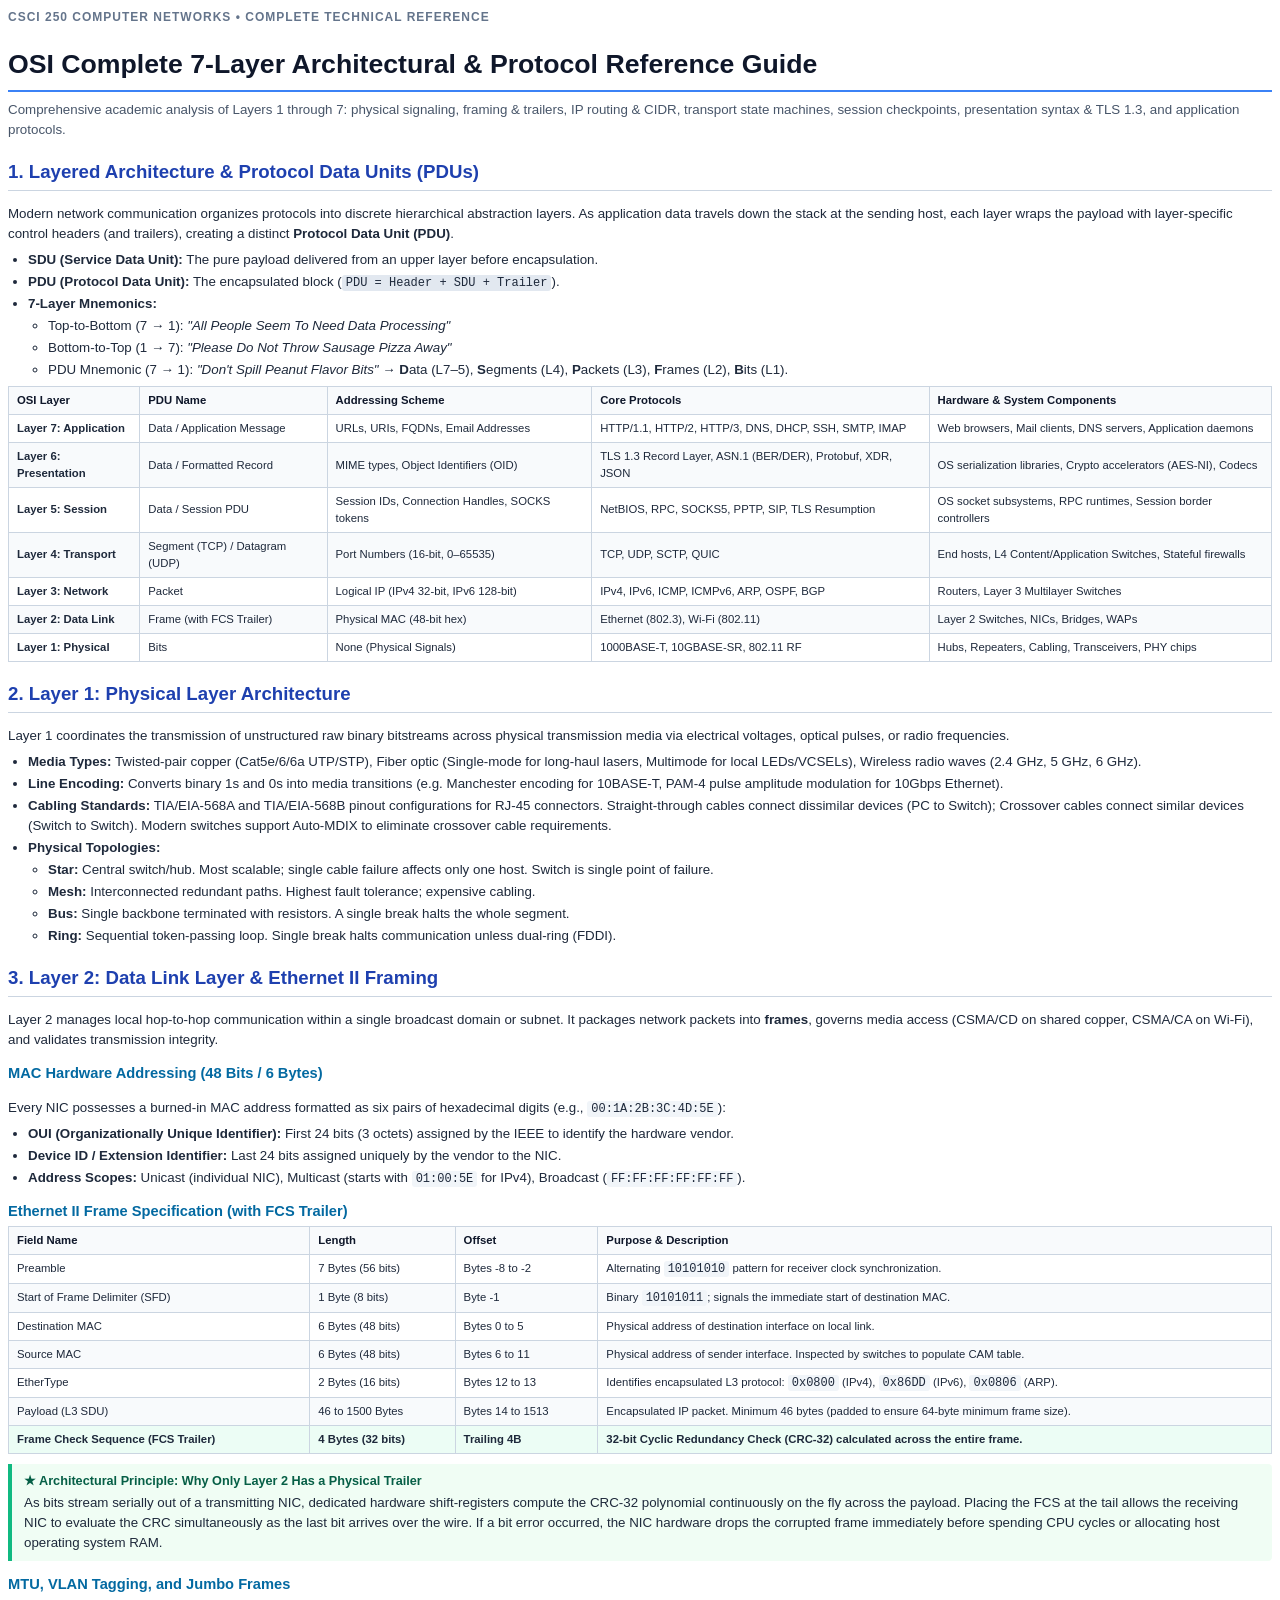
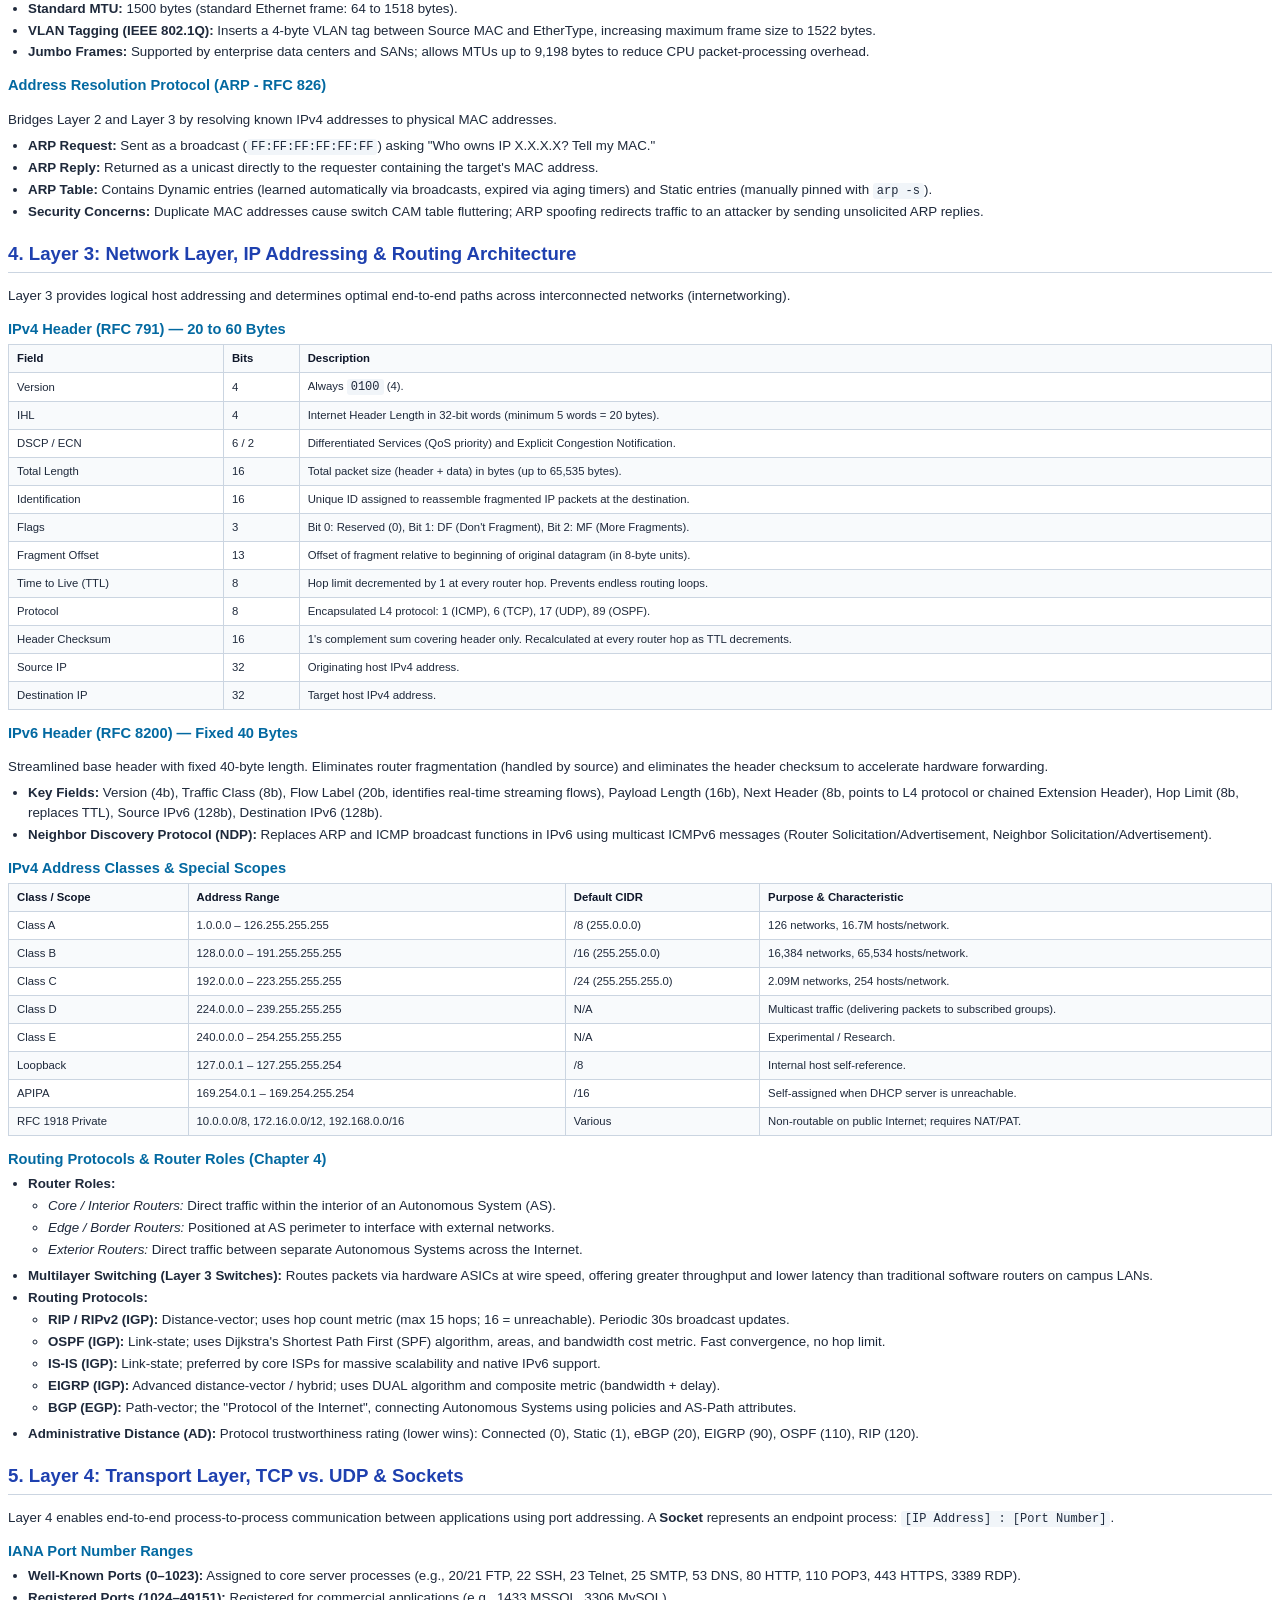
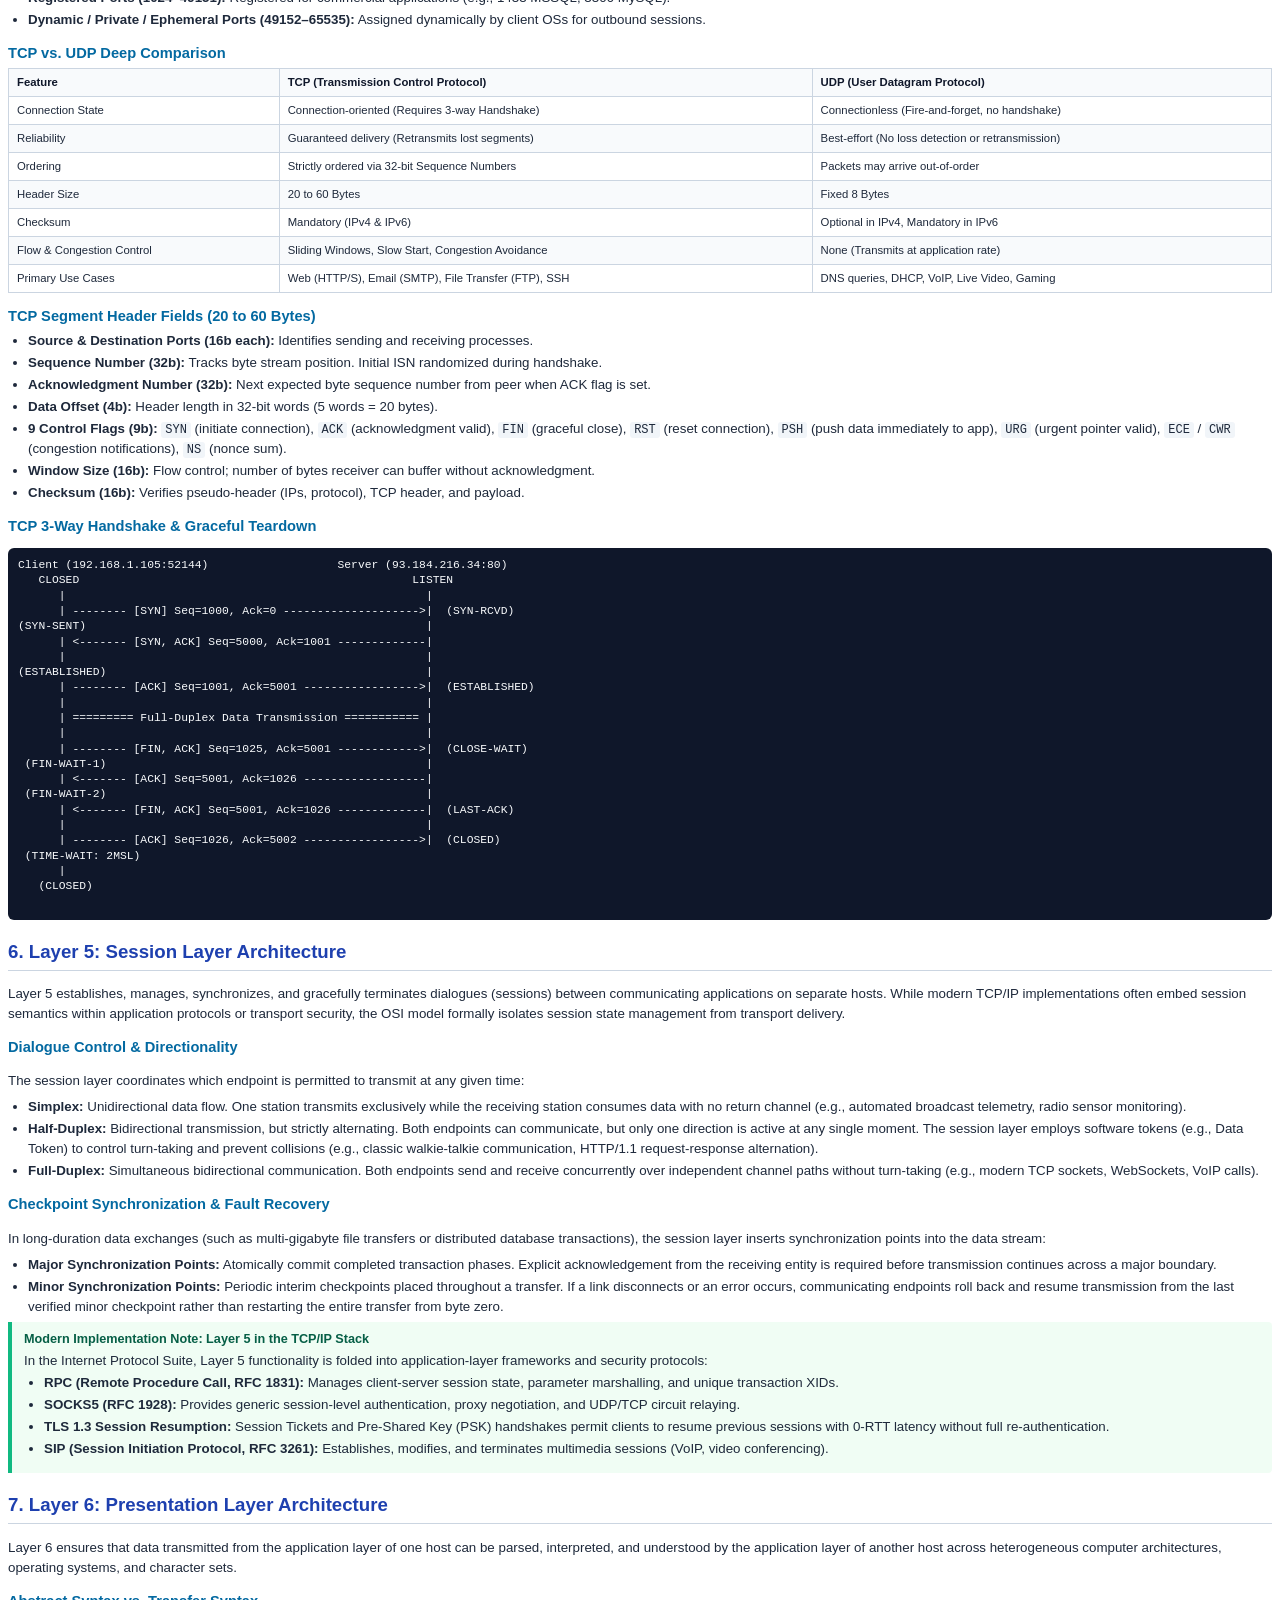
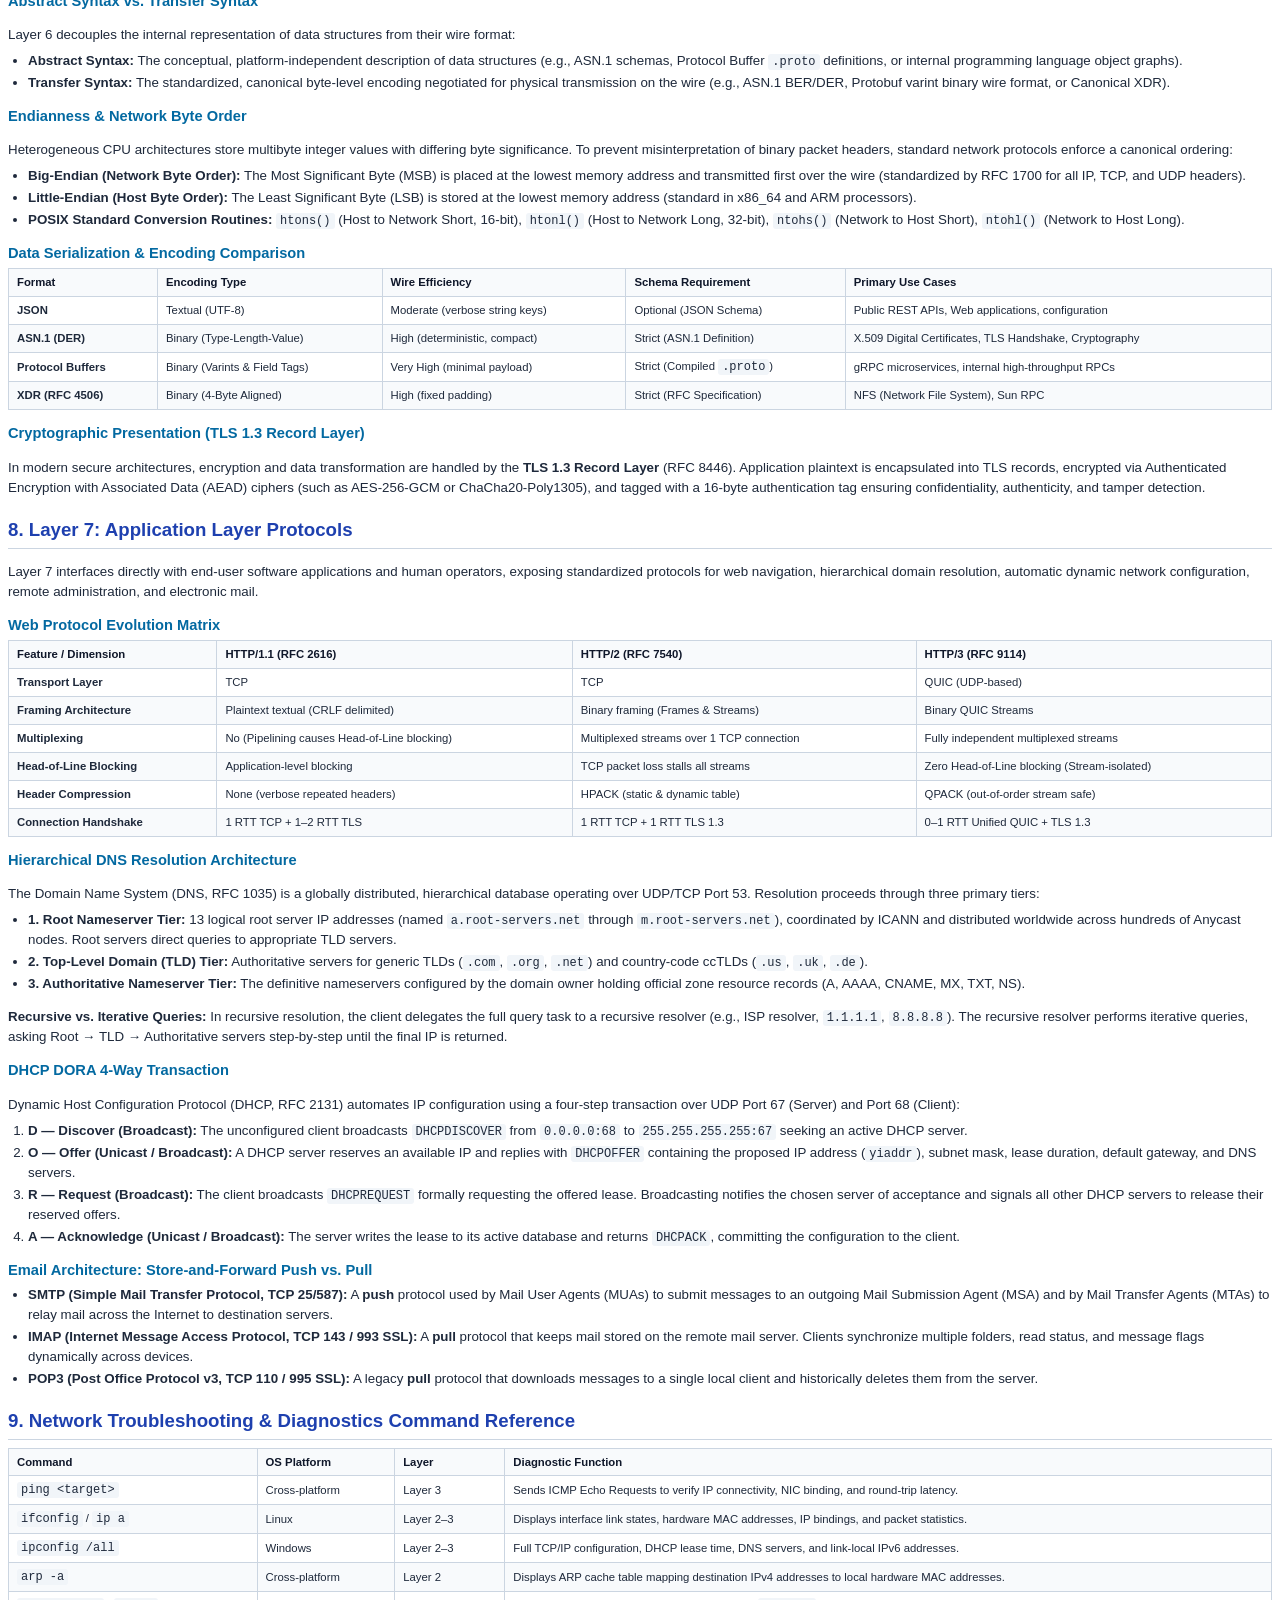
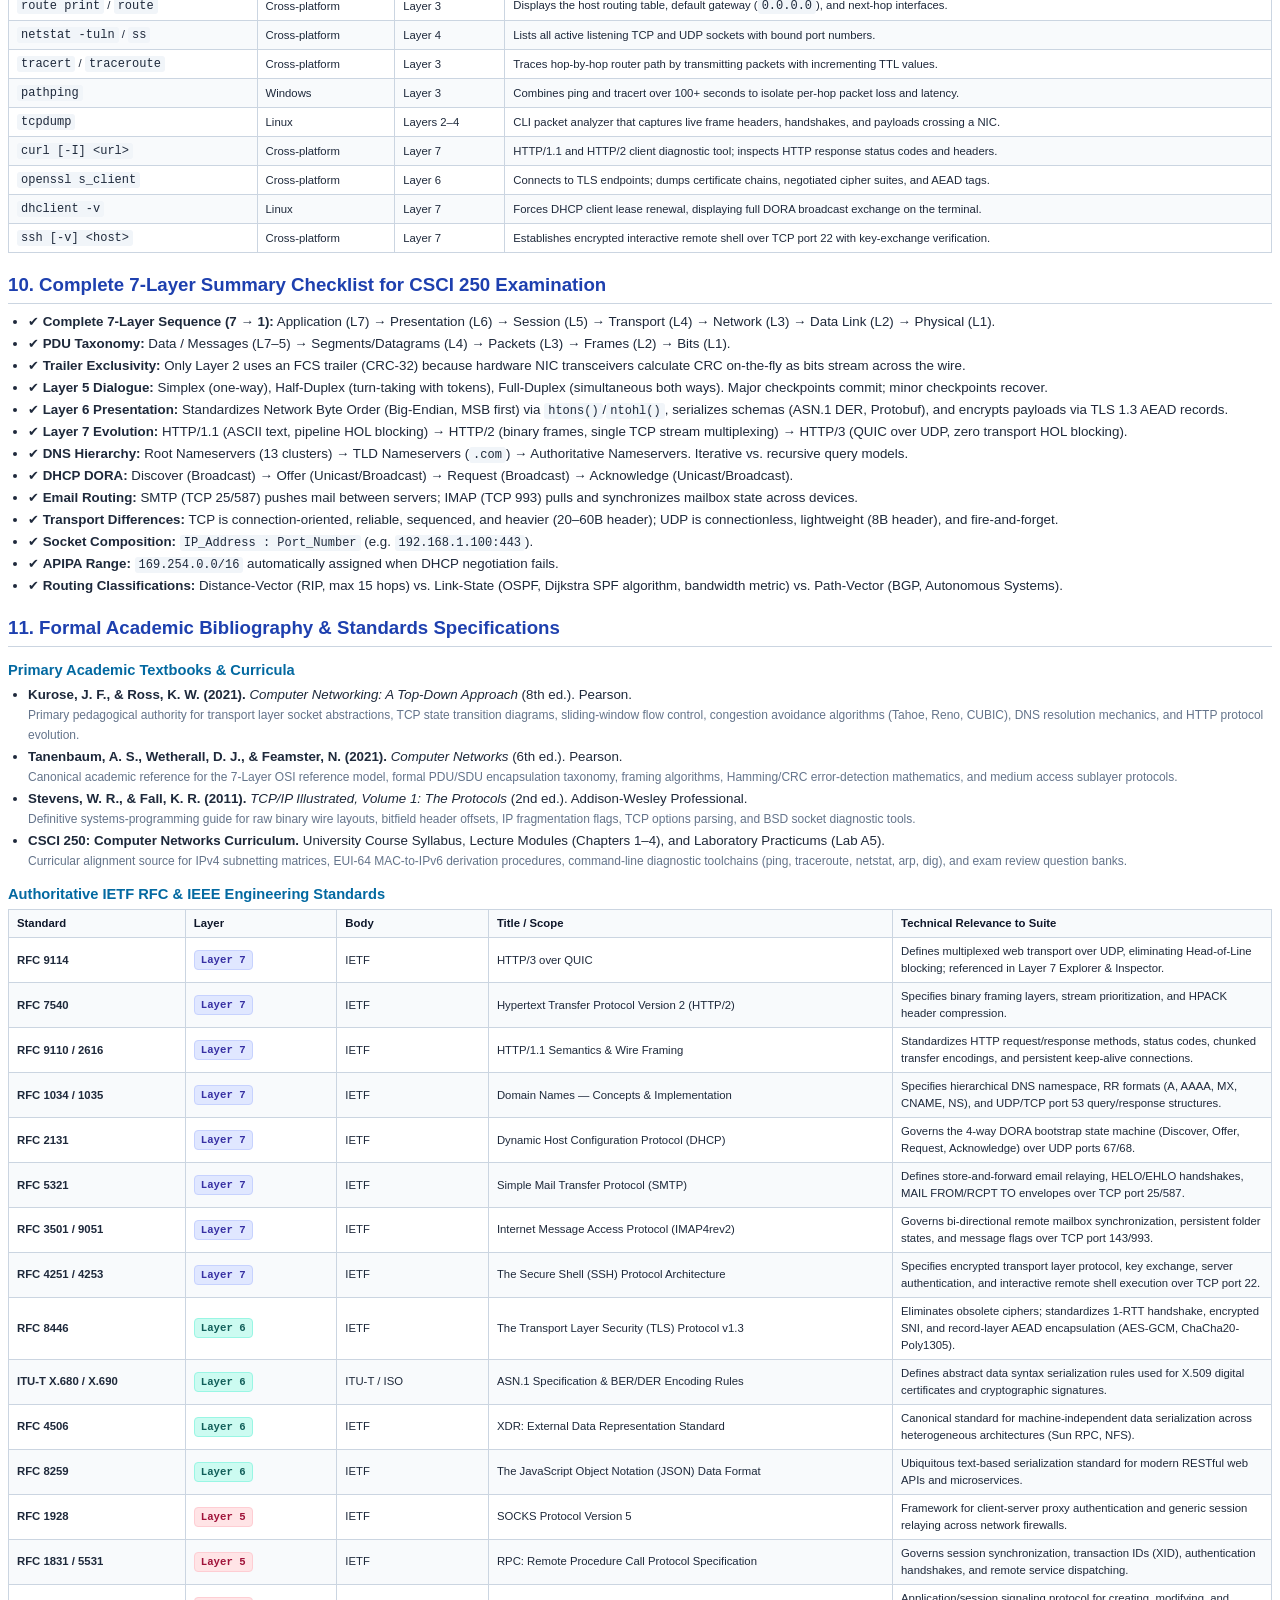
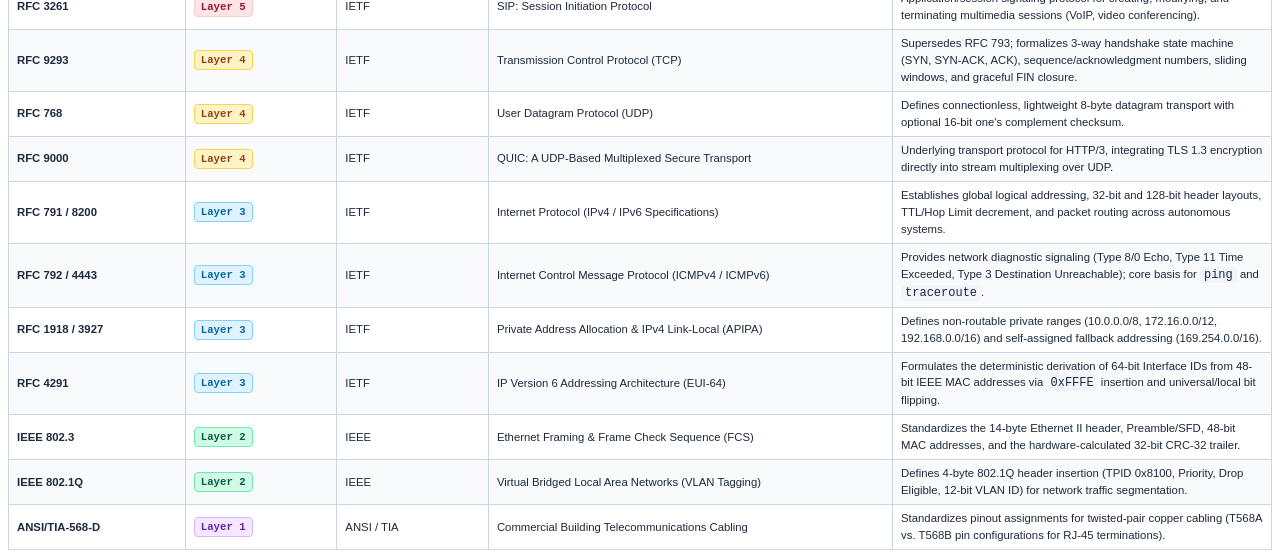
==== commit a74b6d03: "feat(sources): add academic bibliography view, standalone sources page, and RFC references" ====
--- a/guide.html
+++ b/guide.html
@@ -2,7 +2,7 @@
 <html lang="en">
 <head>
   <meta charset="UTF-8">
-  <title>OSI Layers 1–4 Architectural & Protocol Guide</title>
+  <title>OSI Complete 7-Layer Architectural & Protocol Guide</title>
   <style>
     @page {
       size: letter;
@@ -838,5 +838,219 @@
     <li>✔ <strong>Routing Classifications:</strong> Distance-Vector (RIP, max 15 hops) vs. Link-State (OSPF, Dijkstra SPF algorithm, bandwidth metric) vs. Path-Vector (BGP, Autonomous Systems).</li>
   </ul>
 
+  <!-- Section 11: Formal Academic Bibliography & RFC Specifications -->
+  <div class="page-break"></div>
+  <h2>11. Formal Academic Bibliography & Standards Specifications</h2>
+  
+  <h3>Primary Academic Textbooks & Curricula</h3>
+  <ul>
+    <li>
+      <strong>Kurose, J. F., & Ross, K. W. (2021).</strong> <em>Computer Networking: A Top-Down Approach</em> (8th ed.). Pearson.
+      <br><span style="color:#64748b; font-size:9pt;">Primary pedagogical authority for transport layer socket abstractions, TCP state transition diagrams, sliding-window flow control, congestion avoidance algorithms (Tahoe, Reno, CUBIC), DNS resolution mechanics, and HTTP protocol evolution.</span>
+    </li>
+    <li>
+      <strong>Tanenbaum, A. S., Wetherall, D. J., & Feamster, N. (2021).</strong> <em>Computer Networks</em> (6th ed.). Pearson.
+      <br><span style="color:#64748b; font-size:9pt;">Canonical academic reference for the 7-Layer OSI reference model, formal PDU/SDU encapsulation taxonomy, framing algorithms, Hamming/CRC error-detection mathematics, and medium access sublayer protocols.</span>
+    </li>
+    <li>
+      <strong>Stevens, W. R., & Fall, K. R. (2011).</strong> <em>TCP/IP Illustrated, Volume 1: The Protocols</em> (2nd ed.). Addison-Wesley Professional.
+      <br><span style="color:#64748b; font-size:9pt;">Definitive systems-programming guide for raw binary wire layouts, bitfield header offsets, IP fragmentation flags, TCP options parsing, and BSD socket diagnostic tools.</span>
+    </li>
+    <li>
+      <strong>CSCI 250: Computer Networks Curriculum.</strong> University Course Syllabus, Lecture Modules (Chapters 1–4), and Laboratory Practicums (Lab A5).
+      <br><span style="color:#64748b; font-size:9pt;">Curricular alignment source for IPv4 subnetting matrices, EUI-64 MAC-to-IPv6 derivation procedures, command-line diagnostic toolchains (ping, traceroute, netstat, arp, dig), and exam review question banks.</span>
+    </li>
+  </ul>
+
+  <h3>Authoritative IETF RFC & IEEE Engineering Standards</h3>
+  <table>
+    <thead>
+      <tr>
+        <th style="width: 14%;">Standard</th>
+        <th style="width: 12%;">Layer</th>
+        <th style="width: 12%;">Body</th>
+        <th style="width: 32%;">Title / Scope</th>
+        <th style="width: 30%;">Technical Relevance to Suite</th>
+      </tr>
+    </thead>
+    <tbody>
+      <tr>
+        <td><strong>RFC 9114</strong></td>
+        <td><span class="badge badge-l7">Layer 7</span></td>
+        <td>IETF</td>
+        <td>HTTP/3 over QUIC</td>
+        <td>Defines multiplexed web transport over UDP, eliminating Head-of-Line blocking; referenced in Layer 7 Explorer & Inspector.</td>
+      </tr>
+      <tr>
+        <td><strong>RFC 7540</strong></td>
+        <td><span class="badge badge-l7">Layer 7</span></td>
+        <td>IETF</td>
+        <td>Hypertext Transfer Protocol Version 2 (HTTP/2)</td>
+        <td>Specifies binary framing layers, stream prioritization, and HPACK header compression.</td>
+      </tr>
+      <tr>
+        <td><strong>RFC 9110 / 2616</strong></td>
+        <td><span class="badge badge-l7">Layer 7</span></td>
+        <td>IETF</td>
+        <td>HTTP/1.1 Semantics & Wire Framing</td>
+        <td>Standardizes HTTP request/response methods, status codes, chunked transfer encodings, and persistent keep-alive connections.</td>
+      </tr>
+      <tr>
+        <td><strong>RFC 1034 / 1035</strong></td>
+        <td><span class="badge badge-l7">Layer 7</span></td>
+        <td>IETF</td>
+        <td>Domain Names — Concepts & Implementation</td>
+        <td>Specifies hierarchical DNS namespace, RR formats (A, AAAA, MX, CNAME, NS), and UDP/TCP port 53 query/response structures.</td>
+      </tr>
+      <tr>
+        <td><strong>RFC 2131</strong></td>
+        <td><span class="badge badge-l7">Layer 7</span></td>
+        <td>IETF</td>
+        <td>Dynamic Host Configuration Protocol (DHCP)</td>
+        <td>Governs the 4-way DORA bootstrap state machine (Discover, Offer, Request, Acknowledge) over UDP ports 67/68.</td>
+      </tr>
+      <tr>
+        <td><strong>RFC 5321</strong></td>
+        <td><span class="badge badge-l7">Layer 7</span></td>
+        <td>IETF</td>
+        <td>Simple Mail Transfer Protocol (SMTP)</td>
+        <td>Defines store-and-forward email relaying, HELO/EHLO handshakes, MAIL FROM/RCPT TO envelopes over TCP port 25/587.</td>
+      </tr>
+      <tr>
+        <td><strong>RFC 3501 / 9051</strong></td>
+        <td><span class="badge badge-l7">Layer 7</span></td>
+        <td>IETF</td>
+        <td>Internet Message Access Protocol (IMAP4rev2)</td>
+        <td>Governs bi-directional remote mailbox synchronization, persistent folder states, and message flags over TCP port 143/993.</td>
+      </tr>
+      <tr>
+        <td><strong>RFC 4251 / 4253</strong></td>
+        <td><span class="badge badge-l7">Layer 7</span></td>
+        <td>IETF</td>
+        <td>The Secure Shell (SSH) Protocol Architecture</td>
+        <td>Specifies encrypted transport layer protocol, key exchange, server authentication, and interactive remote shell execution over TCP port 22.</td>
+      </tr>
+      <tr>
+        <td><strong>RFC 8446</strong></td>
+        <td><span class="badge badge-l6">Layer 6</span></td>
+        <td>IETF</td>
+        <td>The Transport Layer Security (TLS) Protocol v1.3</td>
+        <td>Eliminates obsolete ciphers; standardizes 1-RTT handshake, encrypted SNI, and record-layer AEAD encapsulation (AES-GCM, ChaCha20-Poly1305).</td>
+      </tr>
+      <tr>
+        <td><strong>ITU-T X.680 / X.690</strong></td>
+        <td><span class="badge badge-l6">Layer 6</span></td>
+        <td>ITU-T / ISO</td>
+        <td>ASN.1 Specification & BER/DER Encoding Rules</td>
+        <td>Defines abstract data syntax serialization rules used for X.509 digital certificates and cryptographic signatures.</td>
+      </tr>
+      <tr>
+        <td><strong>RFC 4506</strong></td>
+        <td><span class="badge badge-l6">Layer 6</span></td>
+        <td>IETF</td>
+        <td>XDR: External Data Representation Standard</td>
+        <td>Canonical standard for machine-independent data serialization across heterogeneous architectures (Sun RPC, NFS).</td>
+      </tr>
+      <tr>
+        <td><strong>RFC 8259</strong></td>
+        <td><span class="badge badge-l6">Layer 6</span></td>
+        <td>IETF</td>
+        <td>The JavaScript Object Notation (JSON) Data Format</td>
+        <td>Ubiquitous text-based serialization standard for modern RESTful web APIs and microservices.</td>
+      </tr>
+      <tr>
+        <td><strong>RFC 1928</strong></td>
+        <td><span class="badge badge-l5">Layer 5</span></td>
+        <td>IETF</td>
+        <td>SOCKS Protocol Version 5</td>
+        <td>Framework for client-server proxy authentication and generic session relaying across network firewalls.</td>
+      </tr>
+      <tr>
+        <td><strong>RFC 1831 / 5531</strong></td>
+        <td><span class="badge badge-l5">Layer 5</span></td>
+        <td>IETF</td>
+        <td>RPC: Remote Procedure Call Protocol Specification</td>
+        <td>Governs session synchronization, transaction IDs (XID), authentication handshakes, and remote service dispatching.</td>
+      </tr>
+      <tr>
+        <td><strong>RFC 3261</strong></td>
+        <td><span class="badge badge-l5">Layer 5</span></td>
+        <td>IETF</td>
+        <td>SIP: Session Initiation Protocol</td>
+        <td>Application/session signaling protocol for creating, modifying, and terminating multimedia sessions (VoIP, video conferencing).</td>
+      </tr>
+      <tr>
+        <td><strong>RFC 9293</strong></td>
+        <td><span class="badge badge-l4">Layer 4</span></td>
+        <td>IETF</td>
+        <td>Transmission Control Protocol (TCP)</td>
+        <td>Supersedes RFC 793; formalizes 3-way handshake state machine (SYN, SYN-ACK, ACK), sequence/acknowledgment numbers, sliding windows, and graceful FIN closure.</td>
+      </tr>
+      <tr>
+        <td><strong>RFC 768</strong></td>
+        <td><span class="badge badge-l4">Layer 4</span></td>
+        <td>IETF</td>
+        <td>User Datagram Protocol (UDP)</td>
+        <td>Defines connectionless, lightweight 8-byte datagram transport with optional 16-bit one's complement checksum.</td>
+      </tr>
+      <tr>
+        <td><strong>RFC 9000</strong></td>
+        <td><span class="badge badge-l4">Layer 4</span></td>
+        <td>IETF</td>
+        <td>QUIC: A UDP-Based Multiplexed Secure Transport</td>
+        <td>Underlying transport protocol for HTTP/3, integrating TLS 1.3 encryption directly into stream multiplexing over UDP.</td>
+      </tr>
+      <tr>
+        <td><strong>RFC 791 / 8200</strong></td>
+        <td><span class="badge badge-l3">Layer 3</span></td>
+        <td>IETF</td>
+        <td>Internet Protocol (IPv4 / IPv6 Specifications)</td>
+        <td>Establishes global logical addressing, 32-bit and 128-bit header layouts, TTL/Hop Limit decrement, and packet routing across autonomous systems.</td>
+      </tr>
+      <tr>
+        <td><strong>RFC 792 / 4443</strong></td>
+        <td><span class="badge badge-l3">Layer 3</span></td>
+        <td>IETF</td>
+        <td>Internet Control Message Protocol (ICMPv4 / ICMPv6)</td>
+        <td>Provides network diagnostic signaling (Type 8/0 Echo, Type 11 Time Exceeded, Type 3 Destination Unreachable); core basis for <code>ping</code> and <code>traceroute</code>.</td>
+      </tr>
+      <tr>
+        <td><strong>RFC 1918 / 3927</strong></td>
+        <td><span class="badge badge-l3">Layer 3</span></td>
+        <td>IETF</td>
+        <td>Private Address Allocation & IPv4 Link-Local (APIPA)</td>
+        <td>Defines non-routable private ranges (10.0.0.0/8, 172.16.0.0/12, 192.168.0.0/16) and self-assigned fallback addressing (169.254.0.0/16).</td>
+      </tr>
+      <tr>
+        <td><strong>RFC 4291</strong></td>
+        <td><span class="badge badge-l3">Layer 3</span></td>
+        <td>IETF</td>
+        <td>IP Version 6 Addressing Architecture (EUI-64)</td>
+        <td>Formulates the deterministic derivation of 64-bit Interface IDs from 48-bit IEEE MAC addresses via <code>0xFFFE</code> insertion and universal/local bit flipping.</td>
+      </tr>
+      <tr>
+        <td><strong>IEEE 802.3</strong></td>
+        <td><span class="badge badge-l2">Layer 2</span></td>
+        <td>IEEE</td>
+        <td>Ethernet Framing & Frame Check Sequence (FCS)</td>
+        <td>Standardizes the 14-byte Ethernet II header, Preamble/SFD, 48-bit MAC addresses, and the hardware-calculated 32-bit CRC-32 trailer.</td>
+      </tr>
+      <tr>
+        <td><strong>IEEE 802.1Q</strong></td>
+        <td><span class="badge badge-l2">Layer 2</span></td>
+        <td>IEEE</td>
+        <td>Virtual Bridged Local Area Networks (VLAN Tagging)</td>
+        <td>Defines 4-byte 802.1Q header insertion (TPID 0x8100, Priority, Drop Eligible, 12-bit VLAN ID) for network traffic segmentation.</td>
+      </tr>
+      <tr>
+        <td><strong>ANSI/TIA-568-D</strong></td>
+        <td><span class="badge badge-l1">Layer 1</span></td>
+        <td>ANSI / TIA</td>
+        <td>Commercial Building Telecommunications Cabling</td>
+        <td>Standardizes pinout assignments for twisted-pair copper cabling (T568A vs. T568B pin configurations for RJ-45 terminations).</td>
+      </tr>
+    </tbody>
+  </table>
+
 </body>
 </html>
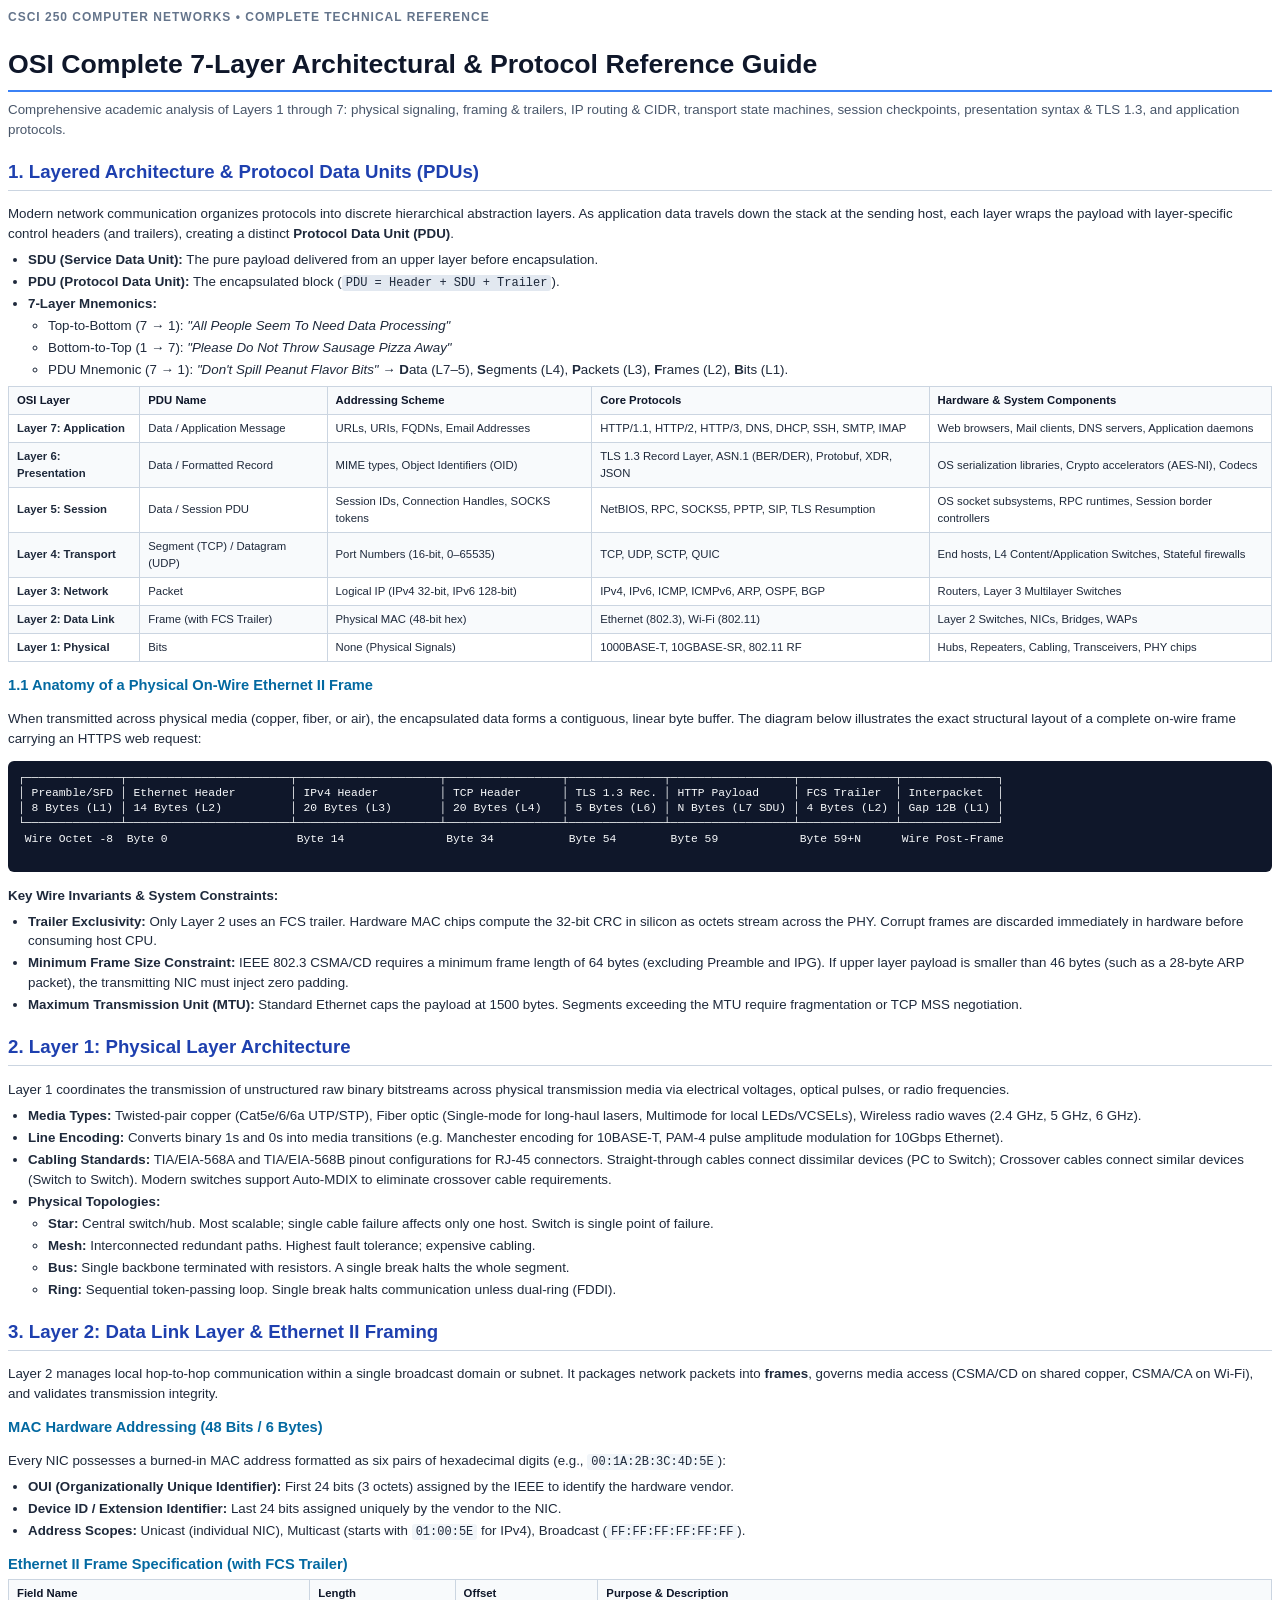
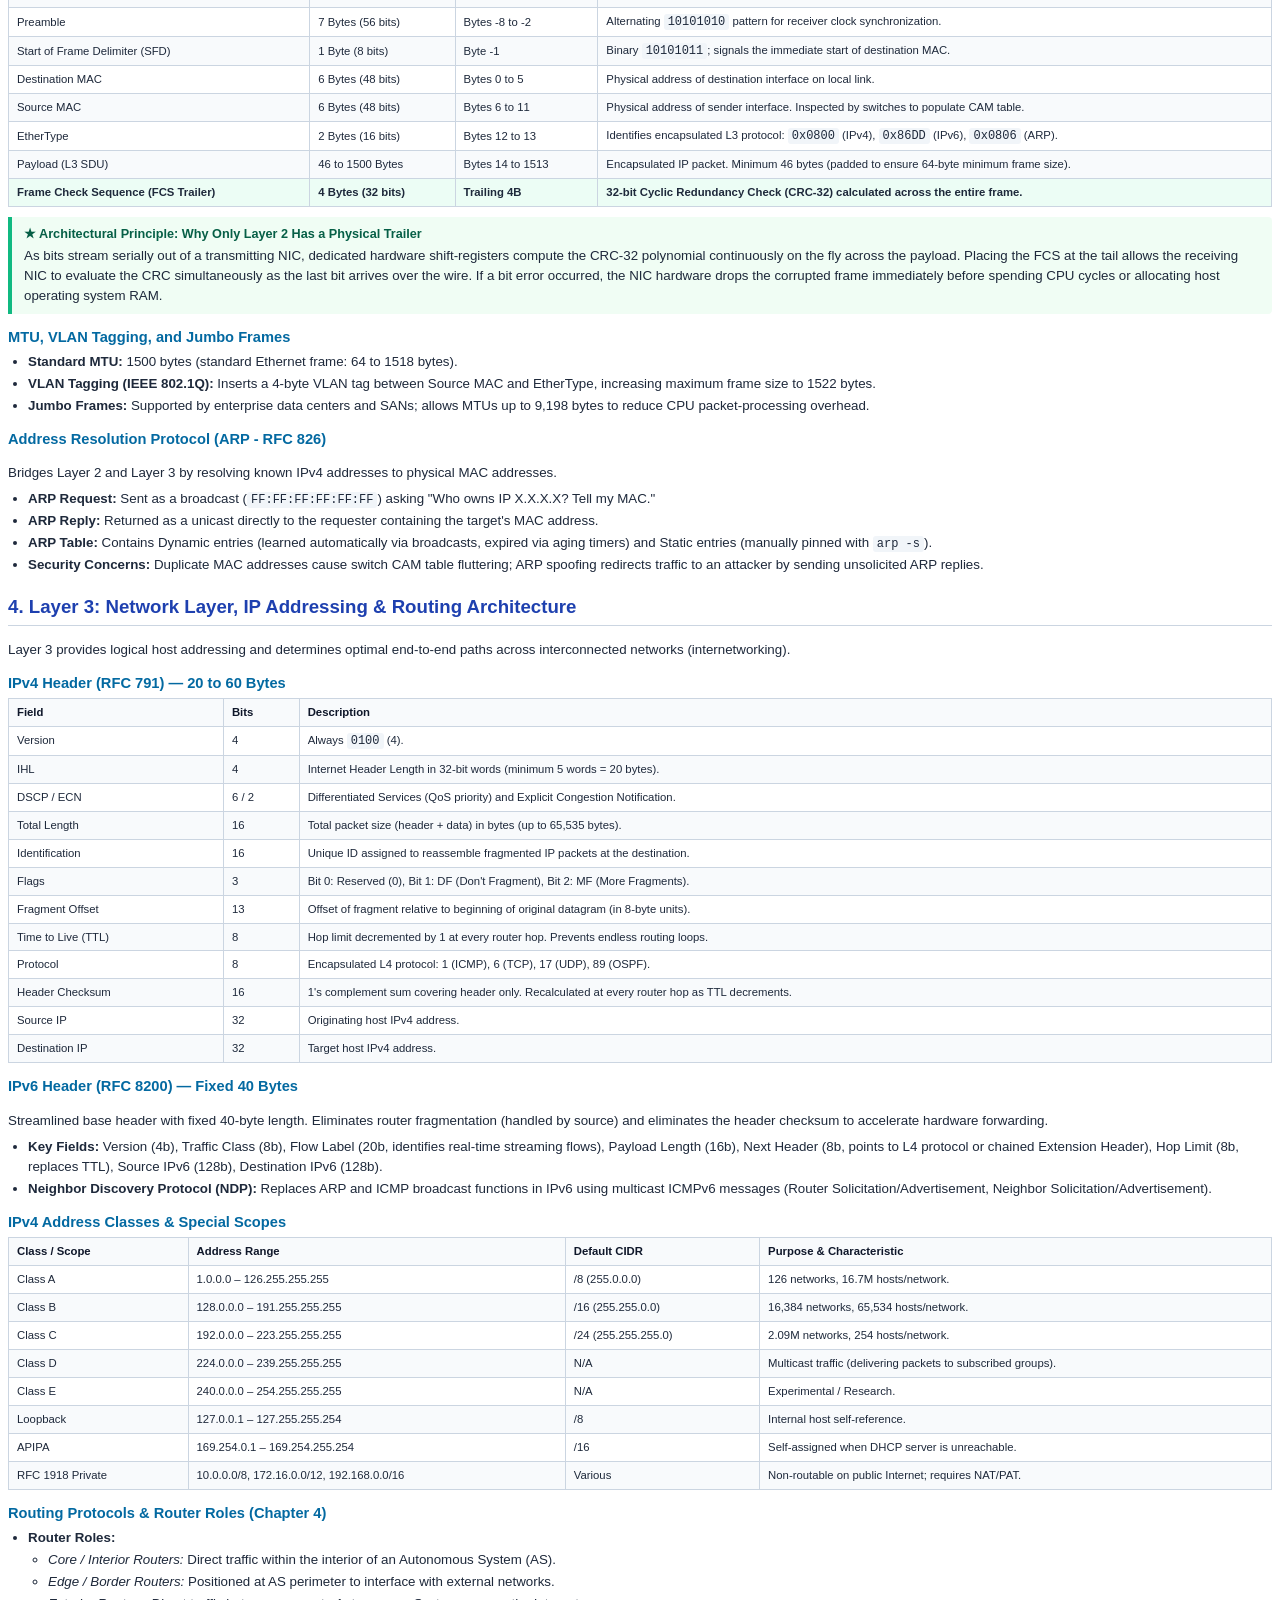
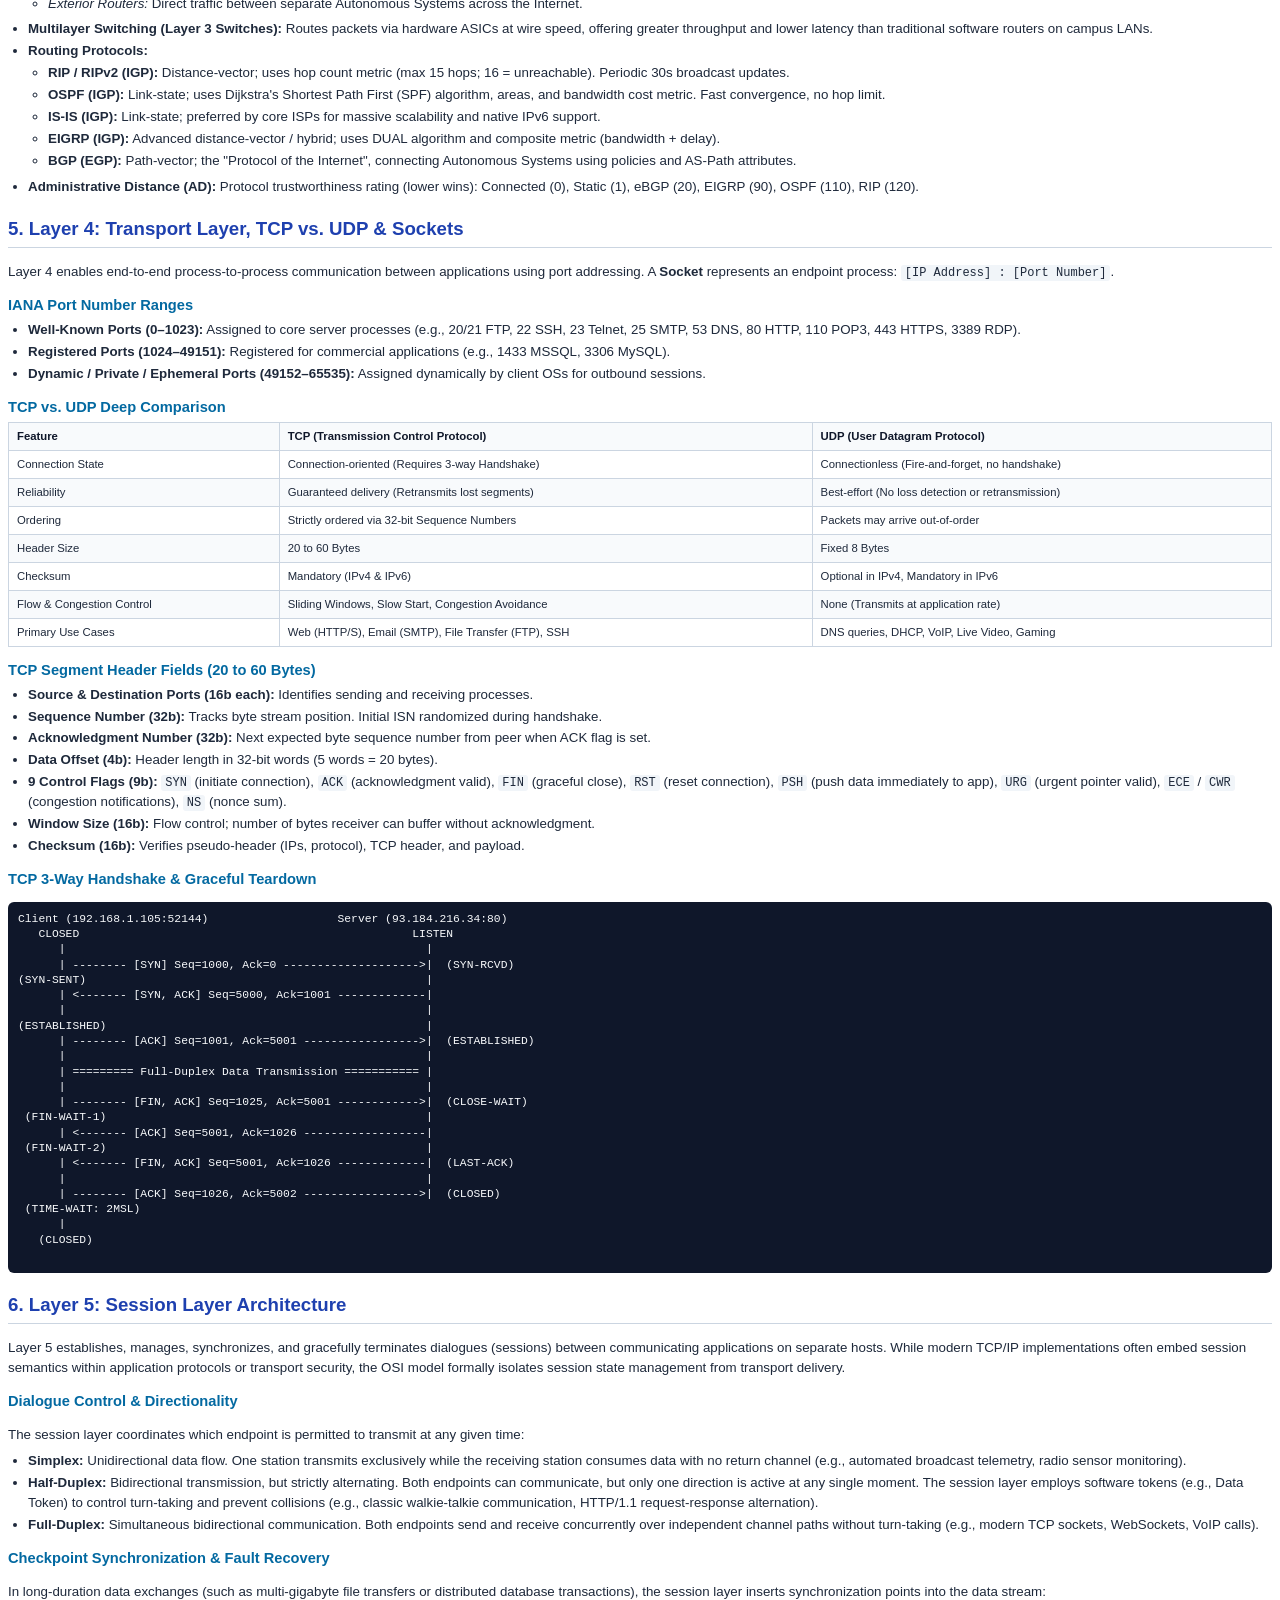
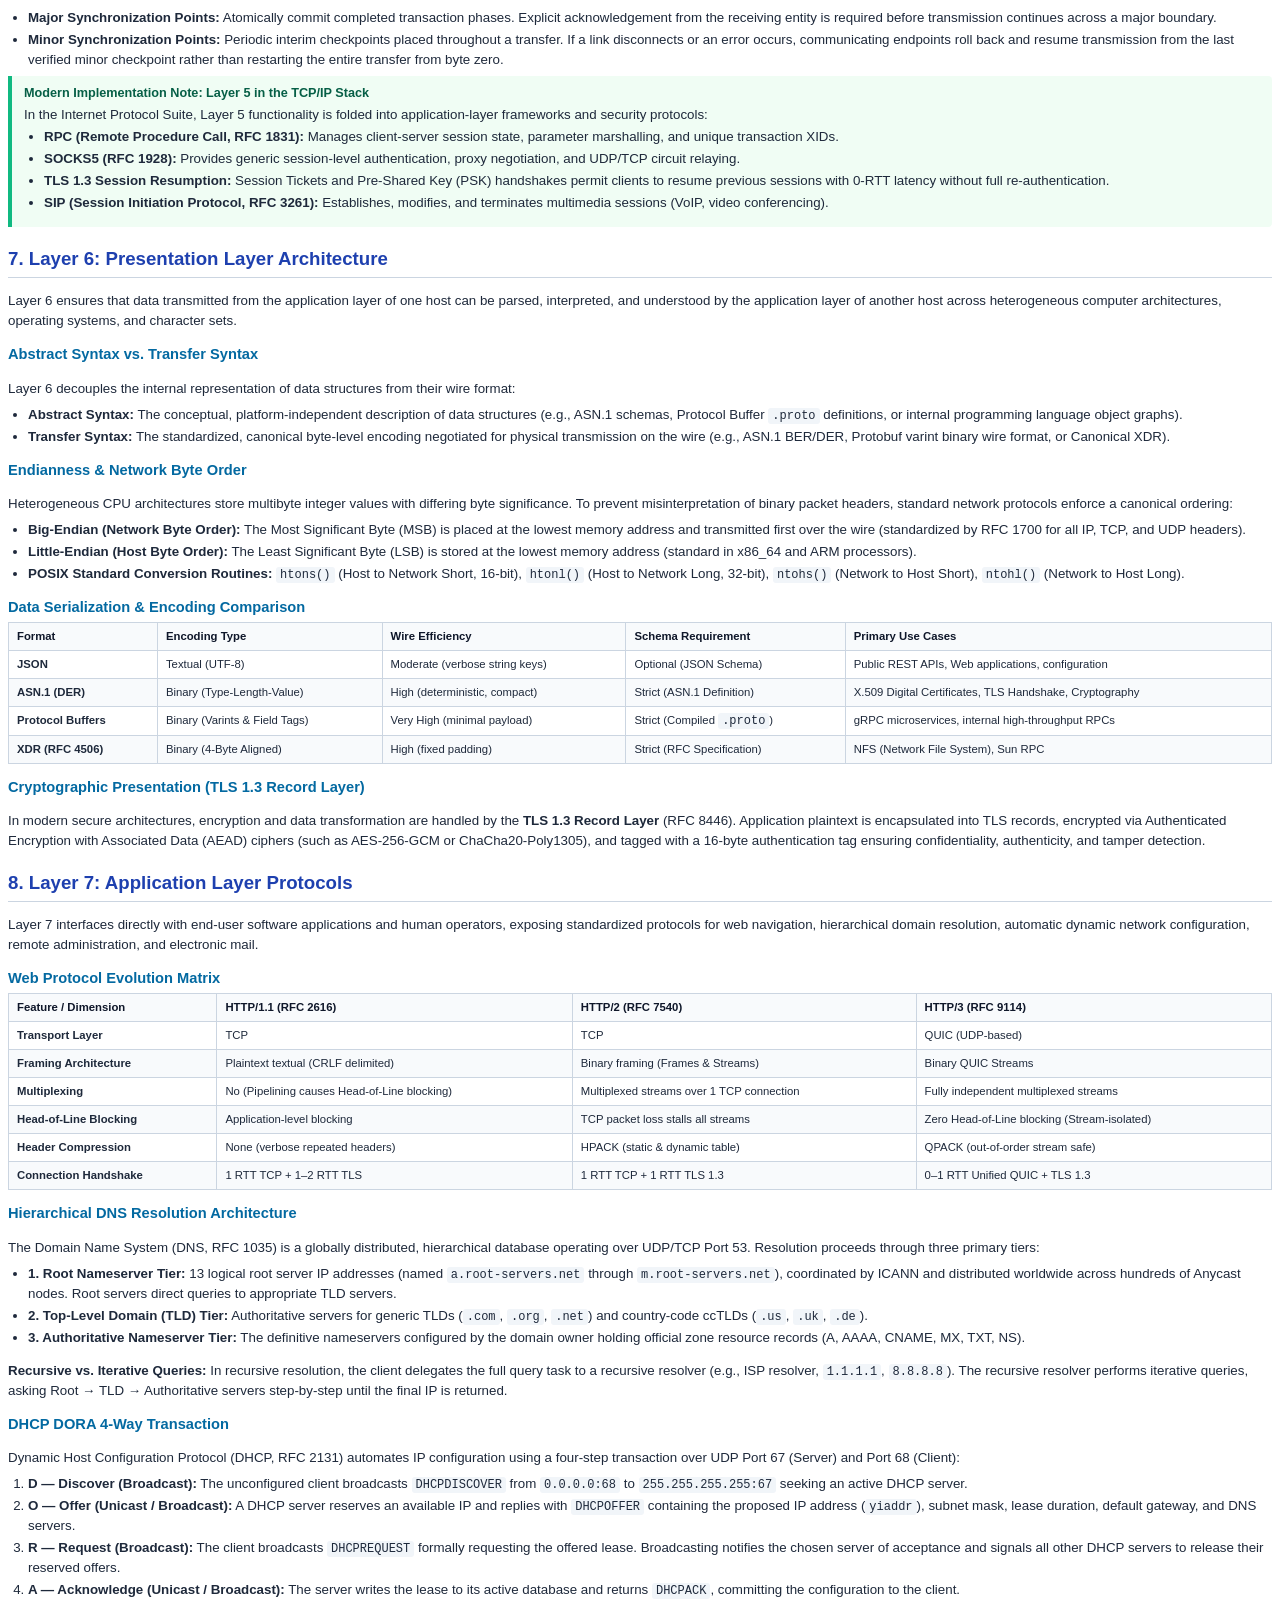
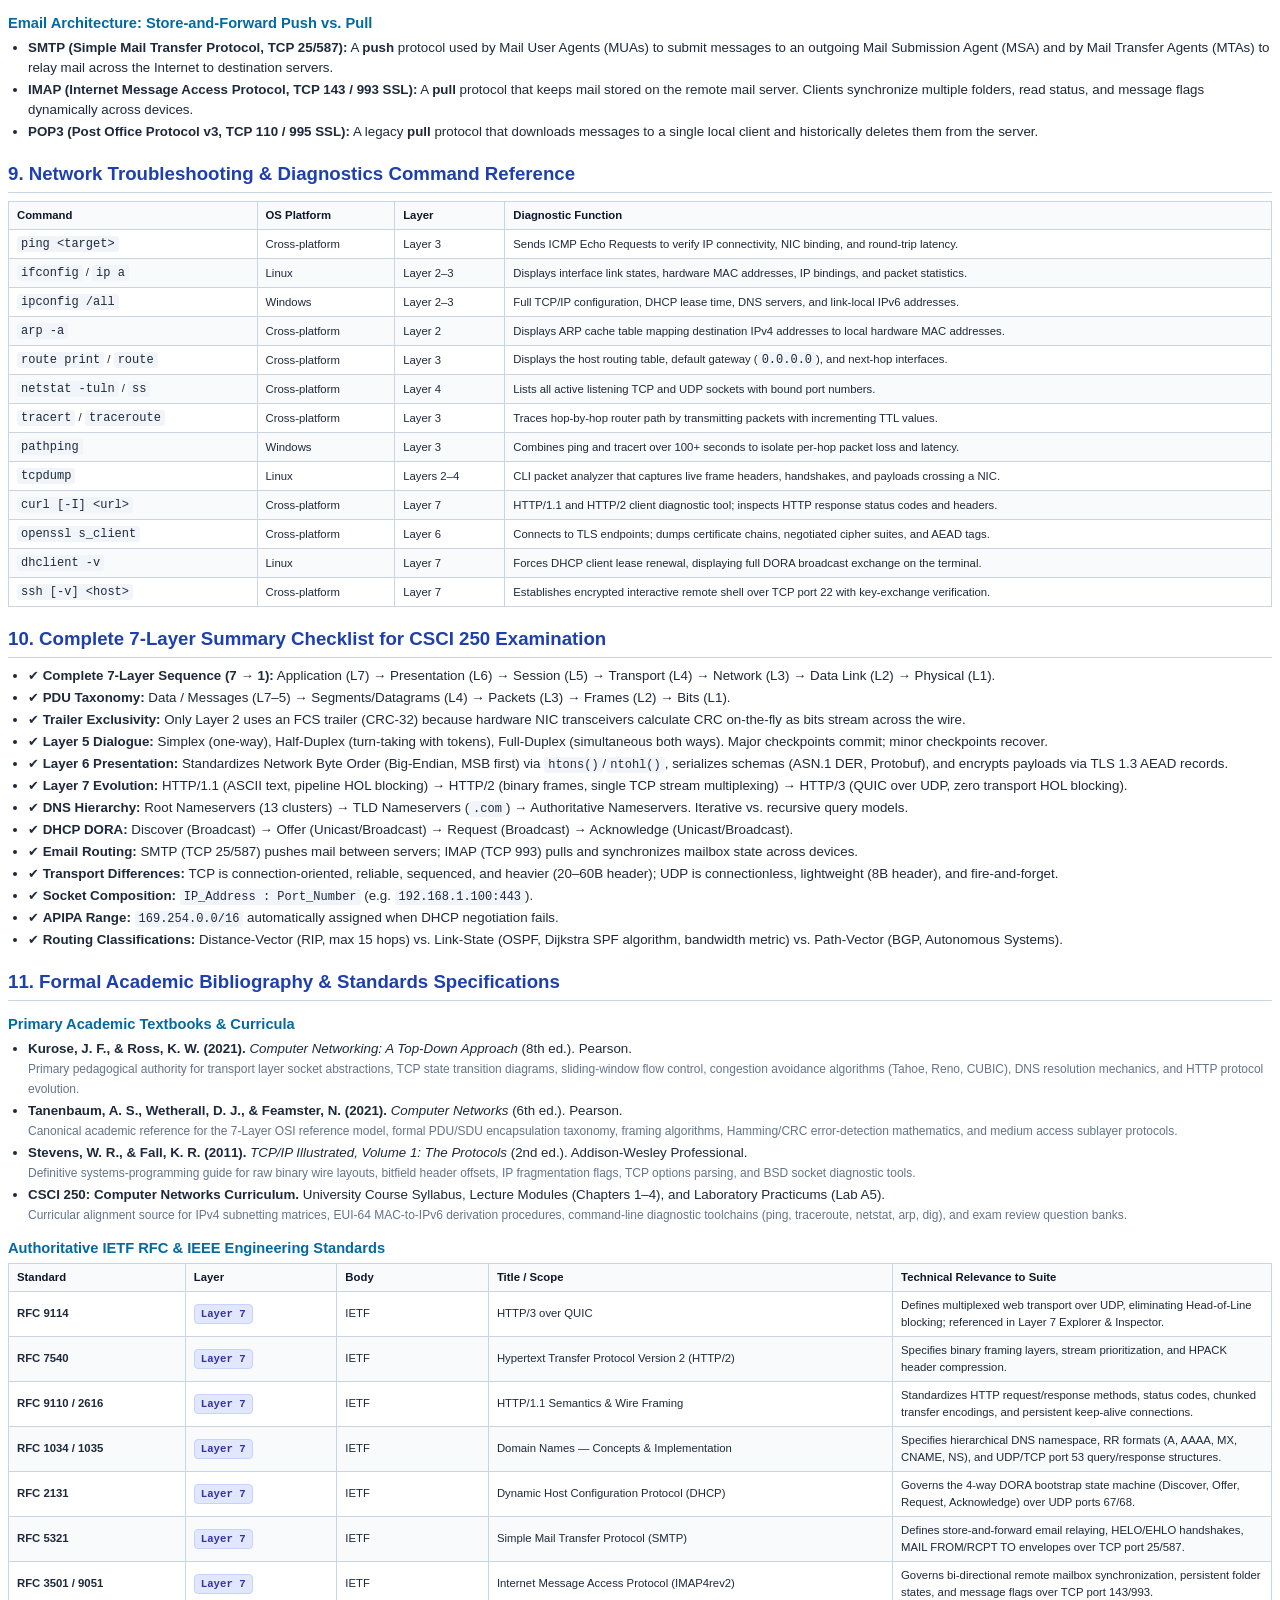
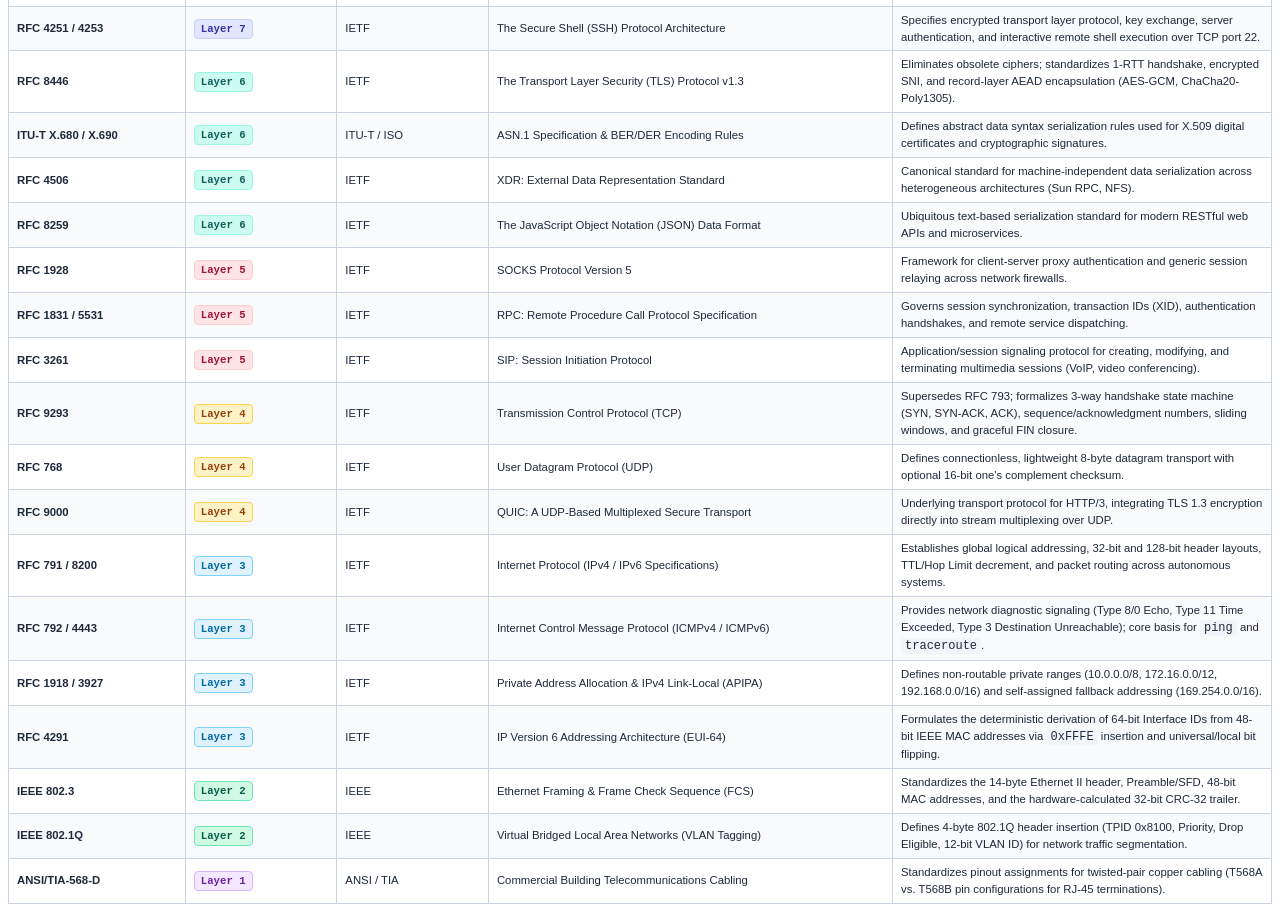
==== commit dd7430d2: "feat(frame-visualizer): add interactive full wire frame anatomy and architectural summary" ====
--- a/guide.html
+++ b/guide.html
@@ -139,6 +139,26 @@
     </tbody>
   </table>
 
+  <h3>1.1 Anatomy of a Physical On-Wire Ethernet II Frame</h3>
+  <p>
+    When transmitted across physical media (copper, fiber, or air), the encapsulated data forms a contiguous, linear byte buffer. The diagram below illustrates the exact structural layout of a complete on-wire frame carrying an HTTPS web request:
+  </p>
+  <pre>
+┌──────────────┬────────────────────────┬─────────────────────┬─────────────────┬──────────────┬──────────────────┬──────────────┬──────────────┐
+│ Preamble/SFD │ Ethernet Header        │ IPv4 Header         │ TCP Header      │ TLS 1.3 Rec. │ HTTP Payload     │ FCS Trailer  │ Interpacket  │
+│ 8 Bytes (L1) │ 14 Bytes (L2)          │ 20 Bytes (L3)       │ 20 Bytes (L4)   │ 5 Bytes (L6) │ N Bytes (L7 SDU) │ 4 Bytes (L2) │ Gap 12B (L1) │
+└──────────────┴────────────────────────┴─────────────────────┴─────────────────┴──────────────┴──────────────────┴──────────────┴──────────────┘
+ Wire Octet -8  Byte 0                   Byte 14               Byte 34           Byte 54        Byte 59            Byte 59+N      Wire Post-Frame
+  </pre>
+  <p>
+    <strong>Key Wire Invariants & System Constraints:</strong>
+  </p>
+  <ul>
+    <li><strong>Trailer Exclusivity:</strong> Only Layer 2 uses an FCS trailer. Hardware MAC chips compute the 32-bit CRC in silicon as octets stream across the PHY. Corrupt frames are discarded immediately in hardware before consuming host CPU.</li>
+    <li><strong>Minimum Frame Size Constraint:</strong> IEEE 802.3 CSMA/CD requires a minimum frame length of 64 bytes (excluding Preamble and IPG). If upper layer payload is smaller than 46 bytes (such as a 28-byte ARP packet), the transmitting NIC must inject zero padding.</li>
+    <li><strong>Maximum Transmission Unit (MTU):</strong> Standard Ethernet caps the payload at 1500 bytes. Segments exceeding the MTU require fragmentation or TCP MSS negotiation.</li>
+  </ul>
+
   <!-- Section 2 -->
   <h2>2. Layer 1: Physical Layer Architecture</h2>
   <p>
